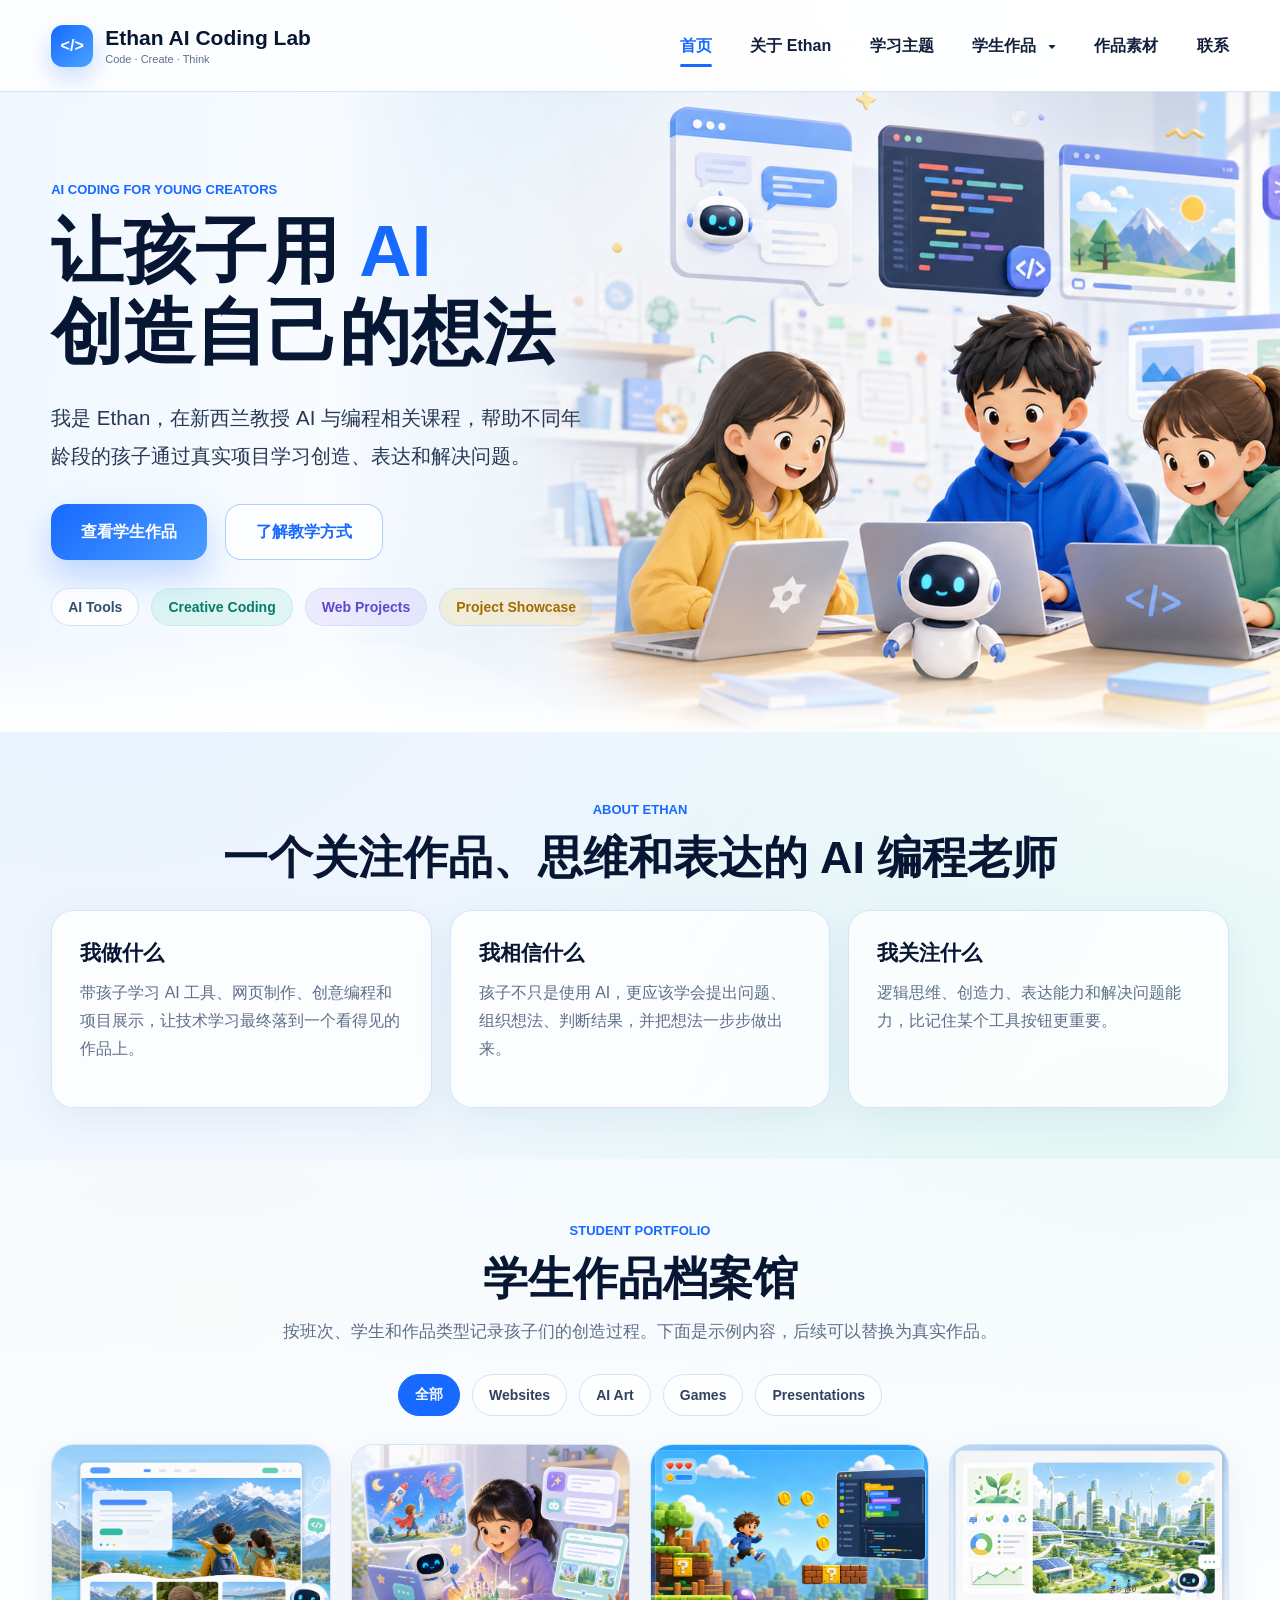
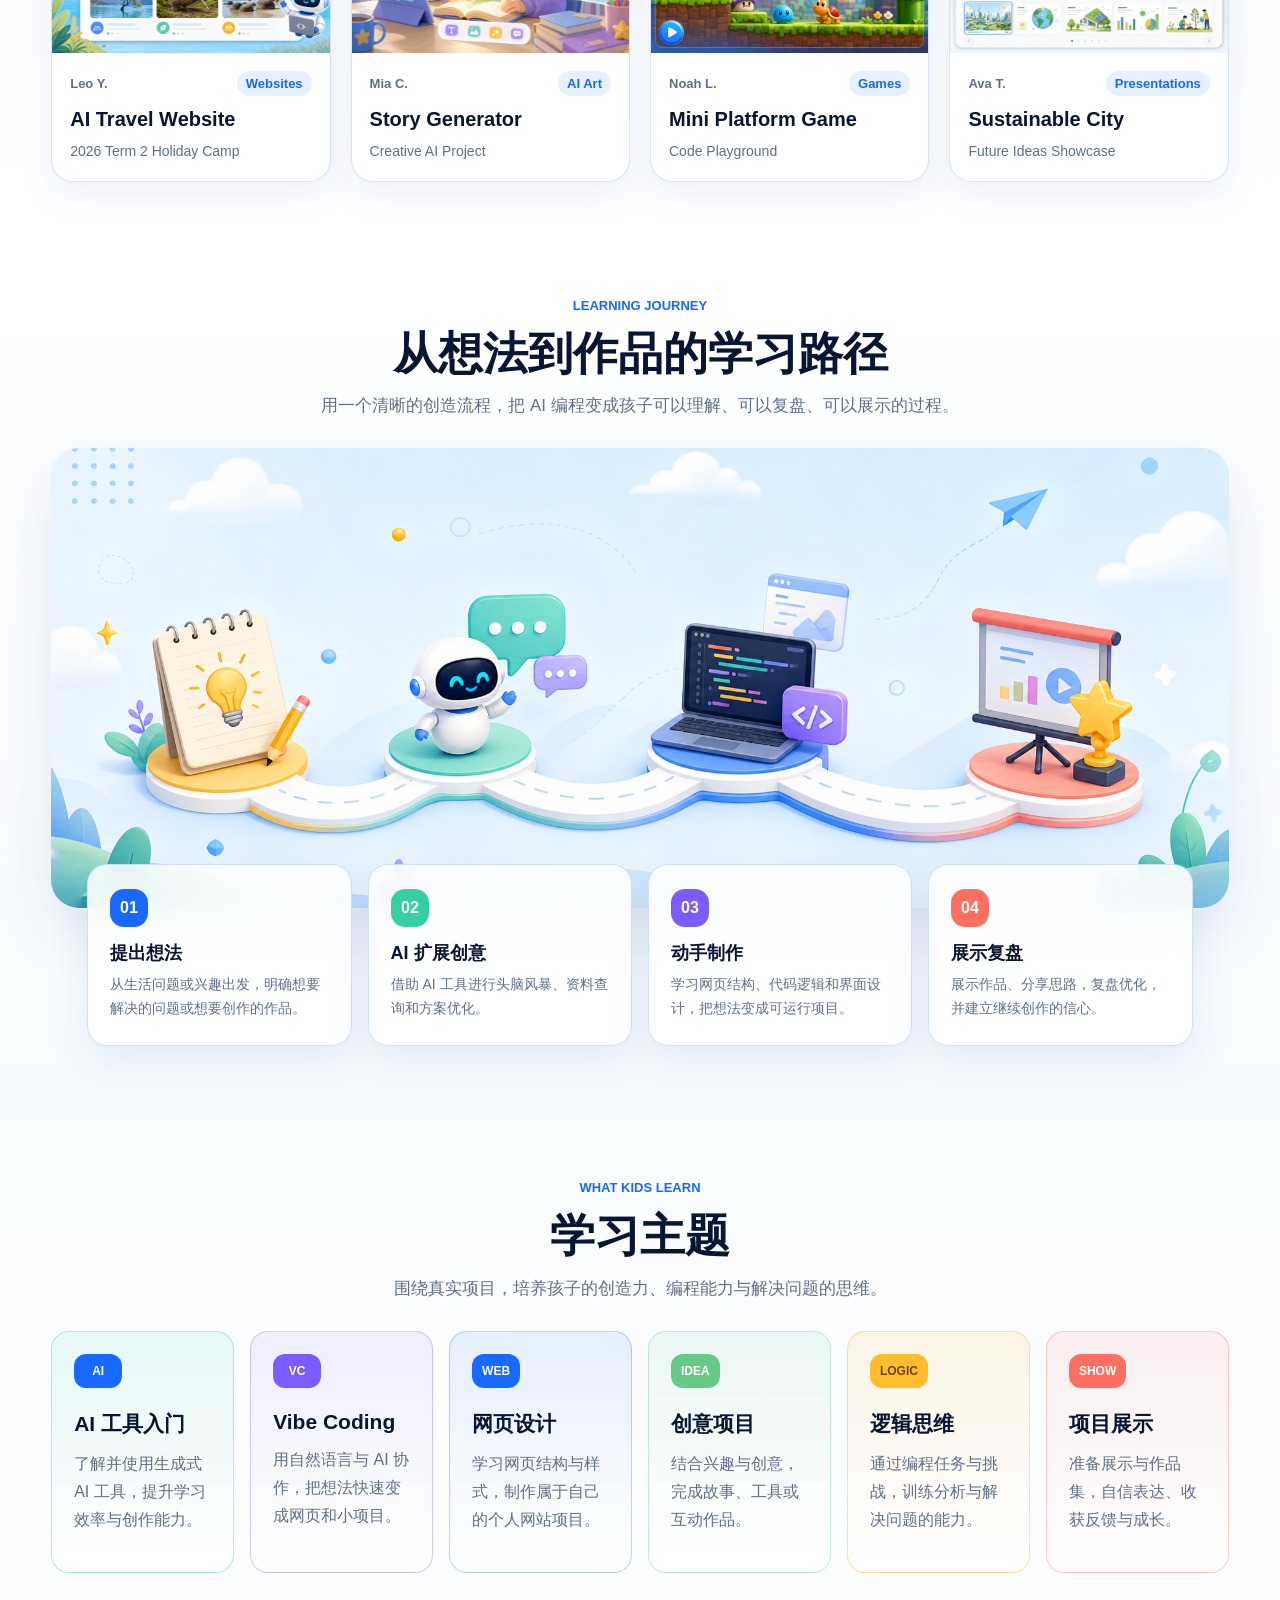
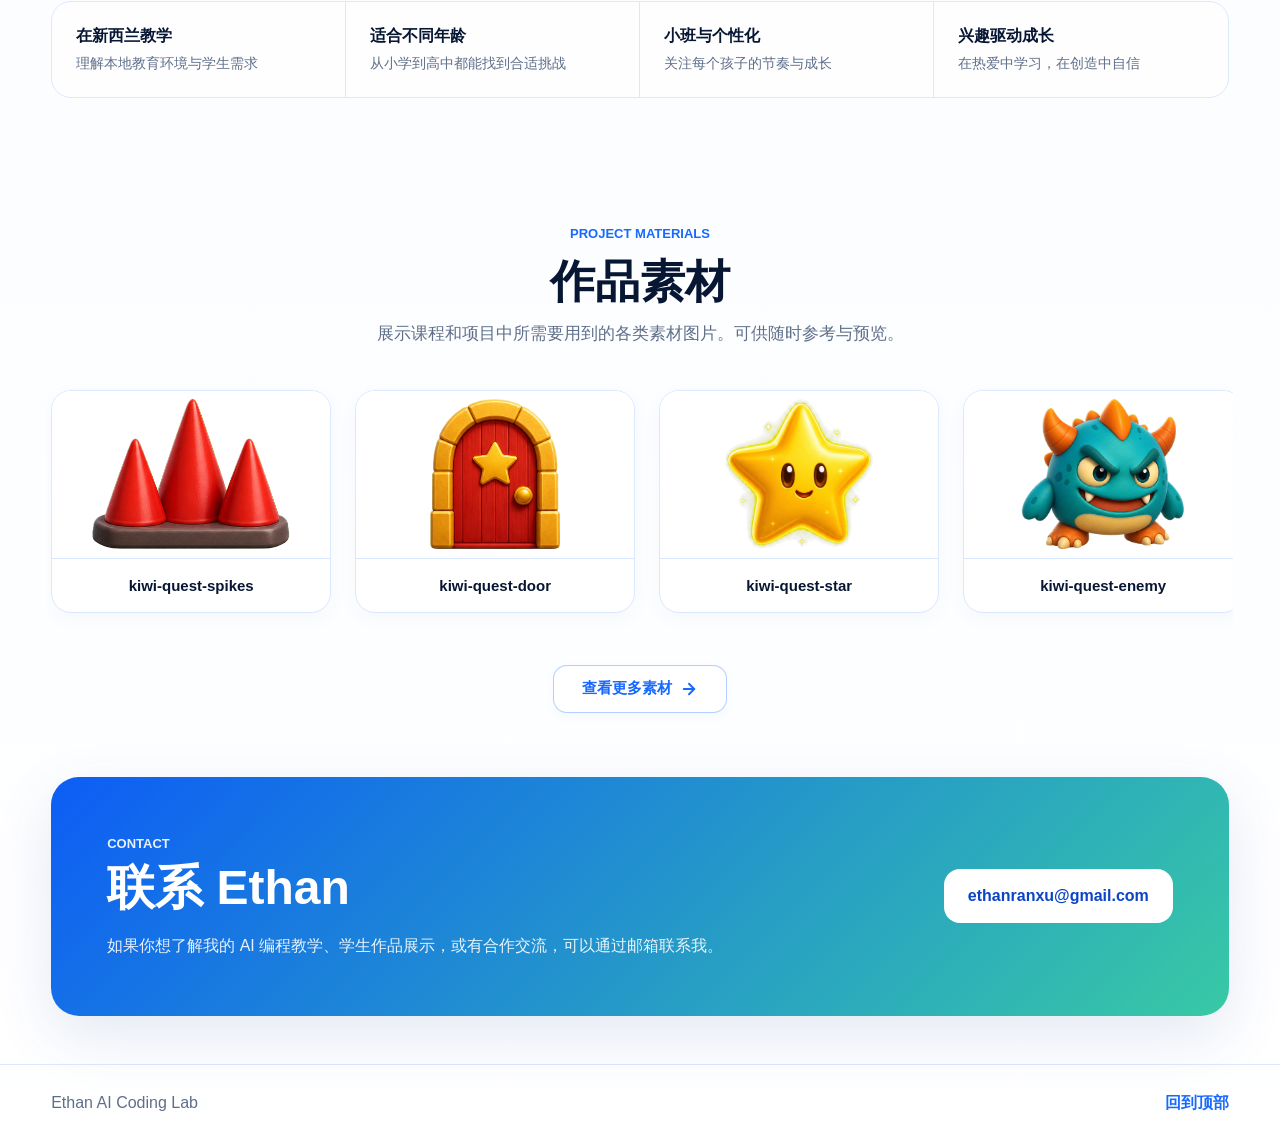
==== index.html @ 7a34d193 "style: 优化首页素材单行随机展示、消除透明网格、重新设计更多素材按钮并添加独立素材页面" ====
<!doctype html>
<html lang="zh-CN">

<head>
  <meta charset="UTF-8" />
  <meta name="viewport" content="width=device-width, initial-scale=1.0" />
  <title>Ethan AI Coding Lab</title>
  <meta name="description" content="Ethan AI Coding Lab，记录孩子们用 AI 与编程完成真实项目的学习过程与作品。" />
  <link rel="icon" href="assets/favicon.png" type="image/png" />
  <link rel="stylesheet" href="styles.css" />
</head>

<body>
  <div id="top"></div>
  <header class="site-header">
    <a class="brand" href="#top" aria-label="Ethan AI Coding Lab 首页">
      <span class="brand-mark">&lt;/&gt;</span>
      <span>
        <strong>Ethan AI Coding Lab</strong>
        <small>Code · Create · Think</small>
      </span>
    </a>
    <button class="menu-button" type="button" aria-label="打开导航" aria-expanded="false">
      <span></span>
      <span></span>
      <span></span>
    </button>
    <nav class="main-nav" aria-label="主导航">
      <a href="#top" class="active">首页</a>
      <a href="#about">关于 Ethan</a>
      <a href="#topics">学习主题</a>
      <div class="dropdown">
        <a href="#works" class="dropdown-trigger">学生作品</a>
        <div class="dropdown-menu">
          <a href="holiday-camp.html">HOLIDAY CAMP</a>
        </div>
      </div>
      <a href="#materials">作品素材</a>
      <a href="#contact">联系</a>
    </nav>
  </header>

  <main>
    <section class="hero section-anchor">
      <div class="hero-copy">
        <p class="eyebrow">AI Coding for Young Creators</p>
        <h1>让孩子用 <span>AI</span><br />创造自己的想法</h1>
        <p class="hero-lede">
          我是 Ethan，在新西兰教授 AI 与编程相关课程，帮助不同年龄段的孩子通过真实项目学习创造、表达和解决问题。
        </p>
        <div class="hero-actions">
          <a class="button primary" href="#works">查看学生作品</a>
          <a class="button secondary" href="#journey">了解教学方式</a>
        </div>
        <div class="hero-tags" aria-label="学习标签">
          <span>AI Tools</span>
          <span>Creative Coding</span>
          <span>Web Projects</span>
          <span>Project Showcase</span>
        </div>
      </div>
      <div class="hero-visual" aria-label="孩子们在 AI 编程课堂中创作项目的插画">
        <img src="assets/hero-classroom.png" alt="" />
      </div>
    </section>

    <section class="about-section section-anchor" id="about">
      <div class="section-heading">
        <p class="eyebrow">About Ethan</p>
        <h2>一个关注作品、思维和表达的 AI 编程老师</h2>
      </div>
      <div class="about-grid">
        <article>
          <strong>我做什么</strong>
          <p>带孩子学习 AI 工具、网页制作、创意编程和项目展示，让技术学习最终落到一个看得见的作品上。</p>
        </article>
        <article>
          <strong>我相信什么</strong>
          <p>孩子不只是使用 AI，更应该学会提出问题、组织想法、判断结果，并把想法一步步做出来。</p>
        </article>
        <article>
          <strong>我关注什么</strong>
          <p>逻辑思维、创造力、表达能力和解决问题能力，比记住某个工具按钮更重要。</p>
        </article>
      </div>
    </section>

    <section class="journey-section section-anchor" id="journey">
      <div class="section-heading centered">
        <p class="eyebrow">Learning Journey</p>
        <h2>从想法到作品的学习路径</h2>
        <p>用一个清晰的创造流程，把 AI 编程变成孩子可以理解、可以复盘、可以展示的过程。</p>
      </div>
      <div class="journey-card">
        <img src="assets/learning-journey.png" alt="" />
        <div class="journey-steps">
          <article>
            <span>01</span>
            <strong>提出想法</strong>
            <p>从生活问题或兴趣出发，明确想要解决的问题或想要创作的作品。</p>
          </article>
          <article>
            <span>02</span>
            <strong>AI 扩展创意</strong>
            <p>借助 AI 工具进行头脑风暴、资料查询和方案优化。</p>
          </article>
          <article>
            <span>03</span>
            <strong>动手制作</strong>
            <p>学习网页结构、代码逻辑和界面设计，把想法变成可运行项目。</p>
          </article>
          <article>
            <span>04</span>
            <strong>展示复盘</strong>
            <p>展示作品、分享思路，复盘优化，并建立继续创作的信心。</p>
          </article>
        </div>
      </div>
    </section>

    <section class="topics-section section-anchor" id="topics">
      <div class="section-heading centered">
        <p class="eyebrow">What Kids Learn</p>
        <h2>学习主题</h2>
        <p>围绕真实项目，培养孩子的创造力、编程能力与解决问题的思维。</p>
      </div>
      <div class="topic-grid">
        <article class="topic-card mint">
          <span>AI</span>
          <h3>AI 工具入门</h3>
          <p>了解并使用生成式 AI 工具，提升学习效率与创作能力。</p>
        </article>
        <article class="topic-card violet">
          <span>VC</span>
          <h3>Vibe Coding</h3>
          <p>用自然语言与 AI 协作，把想法快速变成网页和小项目。</p>
        </article>
        <article class="topic-card blue">
          <span>WEB</span>
          <h3>网页设计</h3>
          <p>学习网页结构与样式，制作属于自己的个人网站项目。</p>
        </article>
        <article class="topic-card green">
          <span>IDEA</span>
          <h3>创意项目</h3>
          <p>结合兴趣与创意，完成故事、工具或互动作品。</p>
        </article>
        <article class="topic-card amber">
          <span>LOGIC</span>
          <h3>逻辑思维</h3>
          <p>通过编程任务与挑战，训练分析与解决问题的能力。</p>
        </article>
        <article class="topic-card coral">
          <span>SHOW</span>
          <h3>项目展示</h3>
          <p>准备展示与作品集，自信表达、收获反馈与成长。</p>
        </article>
      </div>
      <div class="principles">
        <article>
          <strong>在新西兰教学</strong>
          <p>理解本地教育环境与学生需求</p>
        </article>
        <article>
          <strong>适合不同年龄</strong>
          <p>从小学到高中都能找到合适挑战</p>
        </article>
        <article>
          <strong>小班与个性化</strong>
          <p>关注每个孩子的节奏与成长</p>
        </article>
        <article>
          <strong>兴趣驱动成长</strong>
          <p>在热爱中学习，在创造中自信</p>
        </article>
      </div>
    </section>

    <section class="works-section section-anchor" id="works">
      <div class="section-heading">
        <p class="eyebrow">Student Portfolio</p>
        <h2>学生作品档案馆</h2>
        <p>按班次、学生和作品类型记录孩子们的创造过程。下面是示例内容，后续可以替换为真实作品。</p>
      </div>
      <div class="filter-bar" aria-label="作品筛选">
        <button class="filter active" type="button" data-filter="all">全部</button>
        <button class="filter" type="button" data-filter="web">Websites</button>
        <button class="filter" type="button" data-filter="ai">AI Art</button>
        <button class="filter" type="button" data-filter="game">Games</button>
        <button class="filter" type="button" data-filter="presentation">Presentations</button>
      </div>
      <div class="work-grid" id="workGrid"></div>
    </section>

    <section class="materials-section section-anchor" id="materials">
      <div class="section-heading centered">
        <p class="eyebrow">Project Materials</p>
        <h2>作品素材</h2>
        <p>展示课程和项目中所需要用到的各类素材图片。可供随时参考与预览。</p>
      </div>
      <div class="materials-grid single-row" id="materialsGrid">
        <!-- 动态生成素材卡片 -->
      </div>
      <div class="materials-action" style="display: flex; justify-content: center; margin-top: 36px;">
        <a class="button secondary" href="materials.html" style="display: inline-flex; align-items: center; gap: 8px;">
          <span>查看更多素材</span>
          <svg width="18" height="18" viewBox="0 0 24 24" fill="none" stroke="currentColor" stroke-width="2.5" stroke-linecap="round" stroke-linejoin="round" class="arrow-icon">
            <line x1="5" y1="12" x2="19" y2="12"></line>
            <polyline points="12 5 19 12 12 19"></polyline>
          </svg>
        </a>
      </div>
    </section>

    <section class="contact-section section-anchor" id="contact">
      <div>
        <p class="eyebrow">Contact</p>
        <h2>联系 Ethan</h2>
        <p>如果你想了解我的 AI 编程教学、学生作品展示，或有合作交流，可以通过邮箱联系我。</p>
      </div>
      <a class="email-link" href="mailto:ethanranxu@gmail.com">ethanranxu@gmail.com</a>
    </section>
  </main>

  <footer class="site-footer">
    <p>Ethan AI Coding Lab</p>
    <a href="#top">回到顶部</a>
  </footer>

  <dialog class="work-dialog" id="workDialog">
    <button class="dialog-close" type="button" aria-label="关闭作品详情">×</button>
    <img id="dialogImage" src="" alt="" />
    <div class="dialog-body">
      <p id="dialogMeta"></p>
      <h3 id="dialogTitle"></h3>
      <p id="dialogDescription"></p>
      <dl>
        <div>
          <dt>使用工具</dt>
          <dd id="dialogTools"></dd>
        </div>
        <div>
          <dt>Ethan 点评</dt>
          <dd id="dialogNote"></dd>
        </div>
      </dl>
    </div>
  </dialog>

  <script src="holiday-camp-data.js"></script>
  <script src="script.js"></script>
</body>

</html>
---- styles.css ----
:root {
  --ink: #071633;
  --muted: #5f6f89;
  --line: #dbe9ff;
  --paper: #ffffff;
  --sky: #f5fbff;
  --blue: #1769ff;
  --blue-dark: #0b45c6;
  --mint: #35cfa3;
  --green: #66c986;
  --yellow: #ffbd2e;
  --violet: #7c5cff;
  --coral: #ff6f61;
  --shadow: 0 20px 60px rgba(29, 76, 145, 0.12);
  font-family: "Inter", "PingFang SC", "Microsoft YaHei", Arial, sans-serif;
}

* {
  box-sizing: border-box;
}

html {
  scroll-behavior: smooth;
}

body {
  margin: 0;
  color: var(--ink);
  background:
    radial-gradient(circle at 8% 10%, rgba(47, 128, 237, 0.1), transparent 28%),
    radial-gradient(circle at 88% 28%, rgba(53, 207, 163, 0.12), transparent 24%),
    linear-gradient(180deg, #fbfdff 0%, #f7fbff 46%, #ffffff 100%);
}

main {
  display: flex;
  flex-direction: column;
}

img {
  display: block;
  max-width: 100%;
}

a {
  color: inherit;
  text-decoration: none;
}

button,
a {
  -webkit-tap-highlight-color: transparent;
}

.site-header {
  position: sticky;
  top: 0;
  z-index: 20;
  display: flex;
  align-items: center;
  justify-content: space-between;
  gap: 24px;
  min-height: 72px;
  padding: 12px clamp(20px, 4vw, 64px);
  background: rgba(255, 255, 255, 0.86);
  border-bottom: 1px solid rgba(203, 220, 246, 0.72);
  backdrop-filter: blur(18px);
}

.brand {
  display: inline-flex;
  align-items: center;
  gap: 12px;
  min-width: max-content;
}

.brand-mark {
  display: grid;
  place-items: center;
  width: 42px;
  height: 42px;
  color: #fff;
  font-size: 16px;
  font-weight: 800;
  background: linear-gradient(135deg, var(--blue), #4aa3ff);
  border-radius: 12px;
  box-shadow: 0 10px 24px rgba(23, 105, 255, 0.24);
}

.brand strong {
  display: block;
  font-size: 21px;
  line-height: 1.1;
}

.brand small {
  display: block;
  margin-top: 4px;
  color: var(--muted);
  font-size: 11px;
}

.main-nav {
  display: flex;
  align-items: center;
  gap: clamp(18px, 3vw, 42px);
  font-weight: 700;
}

/* 下拉菜单 */
.dropdown {
  position: relative;
  display: inline-block;
}

.dropdown-trigger {
  display: inline-flex;
  align-items: center;
  gap: 6px;
}

.dropdown-trigger::after {
  content: "";
  display: inline-block;
  width: 0 !important;
  height: 0 !important;
  margin-left: 6px;
  vertical-align: middle;
  border-top: 4px solid;
  border-right: 4px solid transparent;
  border-left: 4px solid transparent;
  transition: transform 0.2s ease;
  
  /* 消除 .main-nav a.active::after 继承来的蓝色线条样式与定位 */
  position: static !important;
  background: transparent !important;
  opacity: 1 !important;
  transform: none !important;
}

.dropdown:hover .dropdown-trigger::after {
  transform: rotate(180deg);
}

.dropdown-menu {
  position: absolute;
  top: 100%;
  left: 50%;
  transform: translateX(-50%) translateY(10px);
  min-width: 170px;
  padding: 8px 0;
  margin: 0;
  background: rgba(255, 255, 255, 0.95);
  border: 1px solid var(--line);
  border-radius: 14px;
  box-shadow: var(--shadow);
  backdrop-filter: blur(12px);
  -webkit-backdrop-filter: blur(12px);
  opacity: 0;
  visibility: hidden;
  transition: opacity 0.2s ease, transform 0.2s ease, visibility 0.2s;
  z-index: 100;
}

.dropdown:hover .dropdown-menu {
  opacity: 1;
  visibility: visible;
  transform: translateX(-50%) translateY(0);
}

.dropdown-menu a {
  display: block;
  padding: 10px 20px !important;
  color: var(--ink) !important;
  font-size: 14px;
  font-weight: 700;
  text-align: center;
  text-decoration: none;
  white-space: nowrap;
  transition: background-color 0.2s ease, color 0.2s ease;
}

.dropdown-menu a::after {
  display: none !important;
}

.dropdown-menu a:hover {
  color: var(--blue) !important;
  background: var(--sky);
}

.main-nav a {
  position: relative;
  padding: 24px 0 22px;
  color: #14213d;
}

.main-nav a::after {
  position: absolute;
  left: 0;
  right: 0;
  bottom: 12px;
  height: 3px;
  content: "";
  background: var(--blue);
  border-radius: 999px;
  opacity: 0;
  transform: scaleX(0.25);
  transition: 0.2s ease;
}

.main-nav a:hover,
.main-nav a.active {
  color: var(--blue);
}

.main-nav a:hover::after,
.main-nav a.active::after {
  opacity: 1;
  transform: scaleX(1);
}

.menu-button {
  display: none;
  width: 42px;
  height: 42px;
  padding: 0;
  background: #fff;
  border: 1px solid var(--line);
  border-radius: 12px;
  cursor: pointer;
  position: relative;
}

.menu-button span {
  display: block;
  width: 18px;
  height: 2px;
  margin: 4px auto;
  background: var(--ink);
  border-radius: 999px;
  transition: transform 0.3s ease, opacity 0.3s ease, margin 0.3s ease;
}

.section-anchor {
  scroll-margin-top: 84px;
}

.hero {
  order: 1;
  position: relative;
  display: block;
  min-height: 640px;
  padding: clamp(40px, 5vw, 70px) clamp(20px, 4vw, 64px) 34px;
  overflow: hidden;
  background:
    linear-gradient(90deg, rgba(239, 247, 255, 0.94) 0%, rgba(247, 251, 255, 0.76) 25%, rgba(255, 255, 255, 0.08) 47%, rgba(255, 255, 255, 0) 64%),
    linear-gradient(180deg, #f8fcff 0%, #ffffff 100%);
}

.hero::after {
  position: absolute;
  right: 0;
  bottom: -1px;
  left: 0;
  height: 96px;
  content: "";
  background: linear-gradient(180deg, rgba(255, 255, 255, 0), #fff);
  pointer-events: none;
}

.hero-copy {
  position: relative;
  z-index: 2;
  max-width: 660px;
  padding-top: clamp(18px, 2vw, 28px);
}

.eyebrow {
  margin: 0 0 14px;
  color: var(--blue);
  font-size: 13px;
  font-weight: 800;
  letter-spacing: 0;
  text-transform: uppercase;
}

h1,
h2,
h3,
p {
  margin-top: 0;
}

h1 {
  margin-bottom: 26px;
  max-width: 680px;
  font-size: clamp(54px, 5.65vw, 82px);
  line-height: 1.12;
  letter-spacing: 0;
}

h1 span {
  color: var(--blue);
}

.hero-lede {
  max-width: 540px;
  margin-bottom: 28px;
  color: #273855;
  font-size: clamp(17px, 1.6vw, 21px);
  line-height: 1.9;
}

.hero-actions {
  display: flex;
  flex-wrap: wrap;
  gap: 18px;
  margin-bottom: 28px;
}

.button {
  display: inline-flex;
  align-items: center;
  justify-content: center;
  min-height: 56px;
  padding: 0 30px;
  font-weight: 800;
  border-radius: 16px;
  transition: transform 0.2s ease, box-shadow 0.2s ease, background 0.2s ease;
}

.button:hover {
  transform: translateY(-2px);
}

.button.primary {
  color: #fff;
  background: linear-gradient(135deg, var(--blue), #4b9dff);
  box-shadow: 0 16px 34px rgba(23, 105, 255, 0.25);
}

.button.secondary {
  color: var(--blue);
  background: rgba(255, 255, 255, 0.72);
  border: 1px solid rgba(23, 105, 255, 0.32);
}

.hero-tags {
  display: flex;
  flex-wrap: wrap;
  gap: 12px;
}

.hero-tags span,
.filter {
  display: inline-flex;
  align-items: center;
  min-height: 38px;
  padding: 0 16px;
  color: #31506f;
  font-size: 14px;
  font-weight: 800;
  background: rgba(255, 255, 255, 0.72);
  border: 1px solid rgba(205, 224, 249, 0.86);
  border-radius: 999px;
}

.hero-tags span:nth-child(2) {
  background: rgba(53, 207, 163, 0.13);
  color: #087b69;
}

.hero-tags span:nth-child(3) {
  background: rgba(124, 92, 255, 0.1);
  color: #5e48cc;
}

.hero-tags span:nth-child(4) {
  background: rgba(255, 189, 46, 0.16);
  color: #a36a00;
}

.hero-visual {
  position: absolute;
  top: 0;
  right: -150px;
  bottom: 0;
  z-index: 0;
  width: min(86vw, 1460px);
  min-height: 0;
  margin: 0;
  overflow: hidden;
  border-bottom-left-radius: 110px;
  opacity: 0.98;
  -webkit-mask-image: linear-gradient(90deg, transparent 0%, rgba(0, 0, 0, 0.38) 8%, #000 23%);
  mask-image: linear-gradient(90deg, transparent 0%, rgba(0, 0, 0, 0.38) 8%, #000 23%);
}

.hero-visual img {
  width: 116%;
  max-width: none;
  height: 100%;
  object-fit: cover;
  object-position: center;
  transform: translateX(-14%);
}

.about-section,
.journey-section,
.topics-section,
.works-section,
.classroom-section,
.contact-section {
  padding: clamp(44px, 5.5vw, 72px) clamp(20px, 4vw, 64px);
}

.about-section {
  order: 2;
}

.works-section {
  order: 3;
}

.journey-section {
  order: 4;
}

.topics-section {
  order: 5;
}

.materials-section {
  order: 6;
}

.contact-section {
  order: 7;
}

.section-heading {
  max-width: 860px;
  margin-bottom: 26px;
}

.about-section .section-heading {
  max-width: 1120px;
  margin-right: auto;
  margin-left: auto;
  text-align: center;
}

.about-section {
  padding-bottom: clamp(36px, 4vw, 52px);
}

.journey-section {
  padding-top: clamp(36px, 4vw, 52px);
}

.topics-section,
.works-section,
.materials-section {
  padding: clamp(40px, 5vw, 64px) clamp(20px, 4vw, 64px);
}

.section-heading.centered {
  margin-right: auto;
  margin-left: auto;
  text-align: center;
}

.section-heading h2 {
  margin-bottom: 12px;
  font-size: clamp(32px, 3.5vw, 48px);
  line-height: 1.18;
  letter-spacing: 0;
}

.section-heading p:not(.eyebrow) {
  color: var(--muted);
  font-size: 17px;
  line-height: 1.8;
}

.about-grid {
  display: grid;
  grid-template-columns: repeat(3, 1fr);
  gap: 18px;
  max-width: none;
  margin: 0 auto;
}

.about-grid article {
  padding: 28px;
  background: rgba(255, 255, 255, 0.78);
  border: 1px solid rgba(211, 227, 249, 0.9);
  border-radius: 22px;
  box-shadow: 0 10px 36px rgba(40, 86, 150, 0.08);
}

.about-grid strong {
  display: block;
  margin-bottom: 12px;
  font-size: 21px;
}

.about-grid p,
.topic-card p,
.work-card p,
.contact-section p {
  color: var(--muted);
  line-height: 1.75;
}

.journey-section {
  background: linear-gradient(180deg, #fff, #f7fbff);
}

.journey-card {
  max-width: none;
  margin: 0 auto;
}

.journey-card > img {
  width: 100%;
  max-height: 460px;
  object-fit: cover;
  overflow: hidden;
  border-radius: 28px;
  box-shadow: var(--shadow);
}

.journey-steps {
  display: grid;
  grid-template-columns: repeat(4, 1fr);
  gap: 16px;
  margin-top: -44px;
  padding: 0 clamp(10px, 3vw, 36px);
}

.journey-steps article {
  position: relative;
  padding: 24px 22px;
  background: rgba(255, 255, 255, 0.88);
  border: 1px solid rgba(205, 224, 249, 0.95);
  border-radius: 20px;
  box-shadow: 0 16px 40px rgba(37, 82, 144, 0.1);
  backdrop-filter: blur(14px);
}

.journey-steps span {
  display: inline-flex;
  align-items: center;
  justify-content: center;
  width: 38px;
  height: 38px;
  margin-bottom: 14px;
  color: #fff;
  font-weight: 900;
  background: var(--blue);
  border-radius: 14px;
}

.journey-steps article:nth-child(2) span {
  background: var(--mint);
}

.journey-steps article:nth-child(3) span {
  background: var(--violet);
}

.journey-steps article:nth-child(4) span {
  background: var(--coral);
}

.journey-steps strong {
  display: block;
  margin-bottom: 8px;
  font-size: 18px;
}

.journey-steps p {
  margin-bottom: 0;
  color: var(--muted);
  font-size: 14px;
  line-height: 1.7;
}

.topic-grid {
  display: grid;
  grid-template-columns: repeat(6, minmax(0, 1fr));
  gap: 16px;
}

.topic-card {
  min-height: 210px;
  padding: 22px;
  background: #fff;
  border: 1px solid var(--line);
  border-radius: 18px;
}

.topic-card span {
  display: inline-flex;
  align-items: center;
  justify-content: center;
  min-width: 48px;
  height: 34px;
  margin-bottom: 22px;
  padding: 0 10px;
  color: #fff;
  font-size: 12px;
  font-weight: 900;
  background: var(--blue);
  border-radius: 12px;
}

.topic-card h3 {
  margin-bottom: 12px;
  font-size: 21px;
}

.topic-card.mint {
  border-color: rgba(53, 207, 163, 0.38);
  background: linear-gradient(180deg, rgba(53, 207, 163, 0.1), #fff);
}

.topic-card.violet {
  border-color: rgba(124, 92, 255, 0.32);
  background: linear-gradient(180deg, rgba(124, 92, 255, 0.09), #fff);
}

.topic-card.blue {
  border-color: rgba(23, 105, 255, 0.28);
  background: linear-gradient(180deg, rgba(23, 105, 255, 0.09), #fff);
}

.topic-card.green {
  border-color: rgba(102, 201, 134, 0.34);
  background: linear-gradient(180deg, rgba(102, 201, 134, 0.1), #fff);
}

.topic-card.amber {
  border-color: rgba(255, 189, 46, 0.45);
  background: linear-gradient(180deg, rgba(255, 189, 46, 0.12), #fff);
}

.topic-card.coral {
  border-color: rgba(255, 111, 97, 0.35);
  background: linear-gradient(180deg, rgba(255, 111, 97, 0.1), #fff);
}

.topic-card.violet span {
  background: var(--violet);
}

.topic-card.green span {
  background: var(--green);
}

.topic-card.amber span {
  background: var(--yellow);
  color: #6b4300;
}

.topic-card.coral span {
  background: var(--coral);
}

.principles {
  display: grid;
  grid-template-columns: repeat(4, 1fr);
  gap: 0;
  margin-top: 28px;
  background: rgba(255, 255, 255, 0.7);
  border: 1px solid var(--line);
  border-radius: 20px;
  overflow: hidden;
}

.principles article {
  padding: 24px;
  border-right: 1px solid var(--line);
}

.principles article:last-child {
  border-right: 0;
}

.principles strong {
  display: block;
  margin-bottom: 8px;
}

.principles p {
  margin: 0;
  color: var(--muted);
  font-size: 14px;
}

.works-section {
  background:
    linear-gradient(180deg, rgba(247, 251, 255, 0.8), #fff),
    radial-gradient(circle at 16% 20%, rgba(255, 189, 46, 0.12), transparent 22%);
}

.works-section .section-heading {
  margin-right: auto;
  margin-left: auto;
  text-align: center;
}

.filter-bar {
  display: flex;
  justify-content: center;
  flex-wrap: wrap;
  gap: 12px;
  margin-bottom: 28px;
}

.filter {
  cursor: pointer;
  min-height: 42px;
  color: #31415f;
  font-family: inherit;
}

.filter.active,
.filter:hover {
  color: #fff;
  background: var(--blue);
  border-color: var(--blue);
}

.work-grid {
  display: grid;
  grid-template-columns: repeat(4, minmax(0, 1fr));
  gap: 20px;
}

.work-card {
  overflow: hidden;
  cursor: pointer;
  background: #fff;
  border: 1px solid rgba(210, 226, 248, 0.95);
  border-radius: 22px;
  box-shadow: 0 12px 34px rgba(36, 81, 143, 0.08);
  transition: transform 0.2s ease, box-shadow 0.2s ease;
}

.work-card[hidden] {
  display: none;
}

.work-card:hover {
  transform: translateY(-5px);
  box-shadow: 0 22px 44px rgba(36, 81, 143, 0.14);
}

.work-card img {
  width: 100%;
  aspect-ratio: 4 / 3;
  object-fit: cover;
}

.work-body {
  padding: 18px;
}

.work-meta {
  display: flex;
  align-items: center;
  justify-content: space-between;
  gap: 10px;
  margin-bottom: 12px;
  color: var(--muted);
  font-size: 13px;
  font-weight: 800;
}

.badge {
  padding: 5px 9px;
  color: var(--blue);
  background: rgba(23, 105, 255, 0.1);
  border-radius: 999px;
}

.work-card h3 {
  margin-bottom: 8px;
  font-size: 20px;
}

.work-card p {
  margin-bottom: 0;
  font-size: 14px;
}

/* 作品素材展示网格 */
.materials-grid {
  display: grid;
  grid-template-columns: repeat(auto-fill, minmax(280px, 1fr));
  gap: 24px;
  margin-top: 32px;
}

/* 首页单行展示的素材网格 */
.materials-grid.single-row {
  display: flex;
  flex-wrap: nowrap;
  overflow-x: auto;
  gap: 24px;
  margin-top: 32px;
  scrollbar-width: none;
  -ms-overflow-style: none;
  padding: 8px 4px 16px; /* 留出阴影和悬浮的空间 */
  margin-left: -4px;
  margin-right: -4px;
}

.materials-grid.single-row::-webkit-scrollbar {
  display: none;
}

.materials-grid.single-row .material-card {
  flex: 0 0 280px;
  max-width: 280px;
}

/* 素材页面折行展示的网格 */
.materials-grid.wrap {
  display: grid;
  grid-template-columns: repeat(auto-fill, minmax(280px, 1fr));
  gap: 24px;
  margin-top: 32px;
}

.material-card {
  background: var(--paper);
  border: 1px solid var(--line);
  border-radius: 20px;
  overflow: hidden;
  box-shadow: 0 6px 20px rgba(29, 76, 145, 0.04);
  transition: transform 0.3s ease, box-shadow 0.3s ease;
  display: flex;
  flex-direction: column;
}

.material-card:hover {
  transform: translateY(-5px);
  box-shadow: var(--shadow);
}

.material-media {
  position: relative;
  padding-top: 60%;
  overflow: hidden;
  border-bottom: 1px solid var(--line);
  cursor: pointer;
  background-color: var(--paper);
}

/* 重新设计的“更多素材”按钮样式 */
.materials-action .button.secondary {
  min-height: 48px;
  padding: 0 28px;
  font-size: 15px;
  border-radius: 14px;
  font-weight: 700;
  box-shadow: 0 4px 12px rgba(23, 105, 255, 0.04);
  background: rgba(255, 255, 255, 0.72);
  border: 1px solid rgba(23, 105, 255, 0.32);
}

.materials-action .button.secondary:hover {
  background: rgba(23, 105, 255, 0.08);
  border-color: var(--blue);
  box-shadow: 0 8px 24px rgba(23, 105, 255, 0.1);
  transform: translateY(-2px);
}

.materials-action .button.secondary .arrow-icon {
  transition: transform 0.2s ease;
}

.materials-action .button.secondary:hover .arrow-icon {
  transform: translateX(4px);
}

.material-media img {
  position: absolute;
  top: 50%;
  left: 50%;
  transform: translate(-50%, -50%);
  max-width: 90%;
  max-height: 90%;
  object-fit: contain;
  transition: transform 0.3s ease;
}

.material-card:hover .material-media img {
  transform: translate(-50%, -50%) scale(1.08);
}

.material-body {
  padding: 16px 20px;
  display: flex;
  flex-direction: column;
  flex-grow: 1;
}

.material-name {
  font-size: 15px;
  font-weight: 800;
  color: var(--ink);
  margin-bottom: 0;
  text-align: center;
  word-break: break-all;
  display: -webkit-box;
  -webkit-line-clamp: 2;
  -webkit-box-orient: vertical;
  overflow: hidden;
  line-height: 1.4;
}

.material-meta {
  display: flex;
  justify-content: space-between;
  align-items: center;
  margin-top: auto;
  font-size: 12px;
  font-weight: 700;
  color: var(--muted);
}

.material-download {
  color: var(--blue);
  transition: color 0.2s ease;
  cursor: pointer;
}

.material-download:hover {
  color: var(--blue-dark);
}

.contact-section {
  display: grid;
  grid-template-columns: minmax(280px, 1fr) auto;
  gap: 30px;
  align-items: center;
  margin: 0 clamp(20px, 4vw, 64px) 48px;
  padding: clamp(34px, 5vw, 56px);
  background: linear-gradient(135deg, #0d5df5, #38c9a5);
  border-radius: 28px;
  box-shadow: var(--shadow);
}

.contact-section,
.contact-section .eyebrow,
.contact-section p {
  color: #fff;
}

.contact-section h2 {
  margin-bottom: 12px;
  font-size: clamp(30px, 4vw, 48px);
}

.contact-section p {
  max-width: 680px;
  margin-bottom: 0;
  opacity: 0.9;
}

.email-link {
  display: inline-flex;
  align-items: center;
  justify-content: center;
  min-height: 54px;
  padding: 0 24px;
  color: var(--blue-dark);
  font-weight: 900;
  background: #fff;
  border-radius: 16px;
}

.site-footer {
  display: flex;
  align-items: center;
  justify-content: space-between;
  gap: 20px;
  padding: 28px clamp(20px, 4vw, 64px);
  color: var(--muted);
  border-top: 1px solid var(--line);
}

.site-footer p {
  margin: 0;
}

.site-footer a {
  font-weight: 800;
  color: var(--blue);
}

.work-dialog {
  width: min(920px, calc(100vw - 32px));
  padding: 0;
  overflow: hidden;
  background: #fff;
  border: 0;
  border-radius: 26px;
  box-shadow: 0 30px 80px rgba(8, 29, 66, 0.24);
}

.work-dialog::backdrop {
  background: rgba(7, 22, 51, 0.36);
  backdrop-filter: blur(5px);
}

.work-dialog img {
  width: 100%;
  max-height: 430px;
  object-fit: cover;
}

.dialog-body {
  padding: 28px;
}

.dialog-body h3 {
  margin-bottom: 12px;
  font-size: 30px;
}

.dialog-body p,
.dialog-body dd {
  color: var(--muted);
  line-height: 1.75;
}

.dialog-body dl {
  display: grid;
  grid-template-columns: repeat(2, 1fr);
  gap: 18px;
  margin: 24px 0 0;
}

.dialog-body dt {
  margin-bottom: 6px;
  font-weight: 900;
}

.dialog-body dd {
  margin: 0;
}

.dialog-close {
  position: absolute;
  top: 14px;
  right: 14px;
  z-index: 2;
  width: 40px;
  height: 40px;
  color: var(--ink);
  font-size: 30px;
  line-height: 1;
  cursor: pointer;
  background: rgba(255, 255, 255, 0.88);
  border: 1px solid rgba(210, 226, 248, 0.9);
  border-radius: 50%;
}

@media (max-width: 1120px) {
  .hero {
    padding-top: 38px;
  }

  .hero-copy {
    max-width: 620px;
  }

  .hero-visual {
    width: 86vw;
    min-height: 0;
    margin: 0;
    opacity: 0.82;
  }

  .topic-grid,
  .work-grid {
    grid-template-columns: repeat(3, minmax(0, 1fr));
  }

  .journey-steps,
  .principles {
    grid-template-columns: repeat(2, 1fr);
  }

  .principles article:nth-child(2) {
    border-right: 0;
  }

  .principles article:nth-child(-n + 2) {
    border-bottom: 1px solid var(--line);
  }
}

@media (max-width: 820px) {
  .site-header {
    min-height: 64px;
  }

  .brand strong {
    font-size: 18px;
  }

  .brand small {
    display: none;
  }

  .menu-button {
    display: block;
  }

  .main-nav {
    position: absolute;
    top: 64px;
    right: 16px;
    left: 16px;
    display: flex;
    flex-direction: column;
    align-items: stretch;
    gap: 0;
    padding: 10px;
    background: rgba(255, 255, 255, 0.96);
    border: 1px solid var(--line);
    border-radius: 18px;
    box-shadow: var(--shadow);
    opacity: 0;
    pointer-events: none;
    transform: translateY(-10px);
    transition: opacity 0.25s ease, transform 0.25s ease;
  }

  .main-nav.open {
    opacity: 1;
    pointer-events: auto;
    transform: translateY(0);
  }

  .menu-button[aria-expanded="true"] span:nth-child(1) {
    transform: translateY(6px) rotate(45deg);
  }

  .menu-button[aria-expanded="true"] span:nth-child(2) {
    opacity: 0;
  }

  .menu-button[aria-expanded="true"] span:nth-child(3) {
    transform: translateY(-6px) rotate(-45deg);
  }

  .main-nav a {
    padding: 14px;
    border-radius: 12px;
  }

  .main-nav a::after {
    display: none;
  }

  .main-nav a:hover,
  .main-nav a.active {
    background: rgba(23, 105, 255, 0.08);
  }

  .dropdown {
    display: flex;
    flex-direction: column;
    align-items: stretch;
  }

  .dropdown-trigger {
    display: flex;
    justify-content: space-between;
    align-items: center;
    padding: 14px;
    border-radius: 12px;
  }

  .dropdown-trigger::after {
    display: none;
  }

  .dropdown-menu {
    position: static;
    display: block;
    opacity: 1;
    visibility: visible;
    transform: none;
    box-shadow: none;
    border: none;
    background: transparent;
    padding: 0 0 0 16px;
    min-width: 0;
    backdrop-filter: none;
    -webkit-backdrop-filter: none;
  }

  .dropdown-menu a {
    text-align: left;
    padding: 10px 14px !important;
    border-radius: 8px;
    font-size: 14px;
    color: var(--muted) !important;
  }

  .dropdown-menu a:hover {
    color: var(--blue) !important;
    background: rgba(23, 105, 255, 0.08);
  }

  .hero {
    min-height: auto;
    padding-bottom: 24px;
  }

  h1 {
    font-size: clamp(44px, 13vw, 64px);
  }

  .hero-visual {
    position: relative;
    right: auto;
    left: auto;
    width: auto;
    min-height: 330px;
    margin: 26px calc(clamp(20px, 4vw, 64px) * -1) 0 0;
    border-bottom-left-radius: 52px;
    opacity: 1;
    -webkit-mask-image: none;
    mask-image: none;
  }

  .hero-visual img {
    width: 100%;
    max-width: 100%;
    object-position: 62% center;
    transform: none;
  }

  .about-grid,
  .materials-grid.wrap,
  .topic-grid,
  .work-grid,
  .contact-section {
    grid-template-columns: 1fr;
  }

  .journey-card > img {
    aspect-ratio: 16 / 10;
    object-fit: cover;
    object-position: center;
  }

  .journey-steps {
    grid-template-columns: 1fr;
    margin-top: 18px;
    padding: 0;
  }

  .principles {
    grid-template-columns: 1fr;
  }

  .principles article,
  .principles article:nth-child(2) {
    border-right: 0;
    border-bottom: 1px solid var(--line);
  }

  .principles article:last-child {
    border-bottom: 0;
  }

  .contact-section {
    margin-right: 20px;
    margin-left: 20px;
  }

  .email-link {
    width: 100%;
    word-break: break-all;
    font-size: clamp(14px, 4.5vw, 18px);
    text-align: center;
  }

  .work-dialog[open] {
    max-height: 85vh;
    display: flex;
    flex-direction: column;
  }

  .work-dialog img {
    max-height: 220px;
    flex-shrink: 0;
  }

  .dialog-body {
    padding: 20px;
    overflow-y: auto;
    flex-grow: 1;
  }

  .dialog-body dl {
    grid-template-columns: 1fr;
  }
}

@media (max-width: 520px) {
  .site-header {
    padding-right: 16px;
    padding-left: 16px;
  }

  .brand-mark {
    width: 38px;
    height: 38px;
    border-radius: 10px;
  }

  .button {
    width: 100%;
  }

  .hero-tags span {
    flex: 1 1 calc(50% - 8px);
    justify-content: center;
  }

  .hero-visual {
    min-height: 280px;
  }

  .about-section,
  .journey-section,
  .topics-section,
  .works-section,
  .materials-section,
  .contact-section {
    padding-right: 18px;
    padding-left: 18px;
  }

  .filter {
    flex: 1 1 calc(50% - 8px);
    justify-content: center;
  }
}
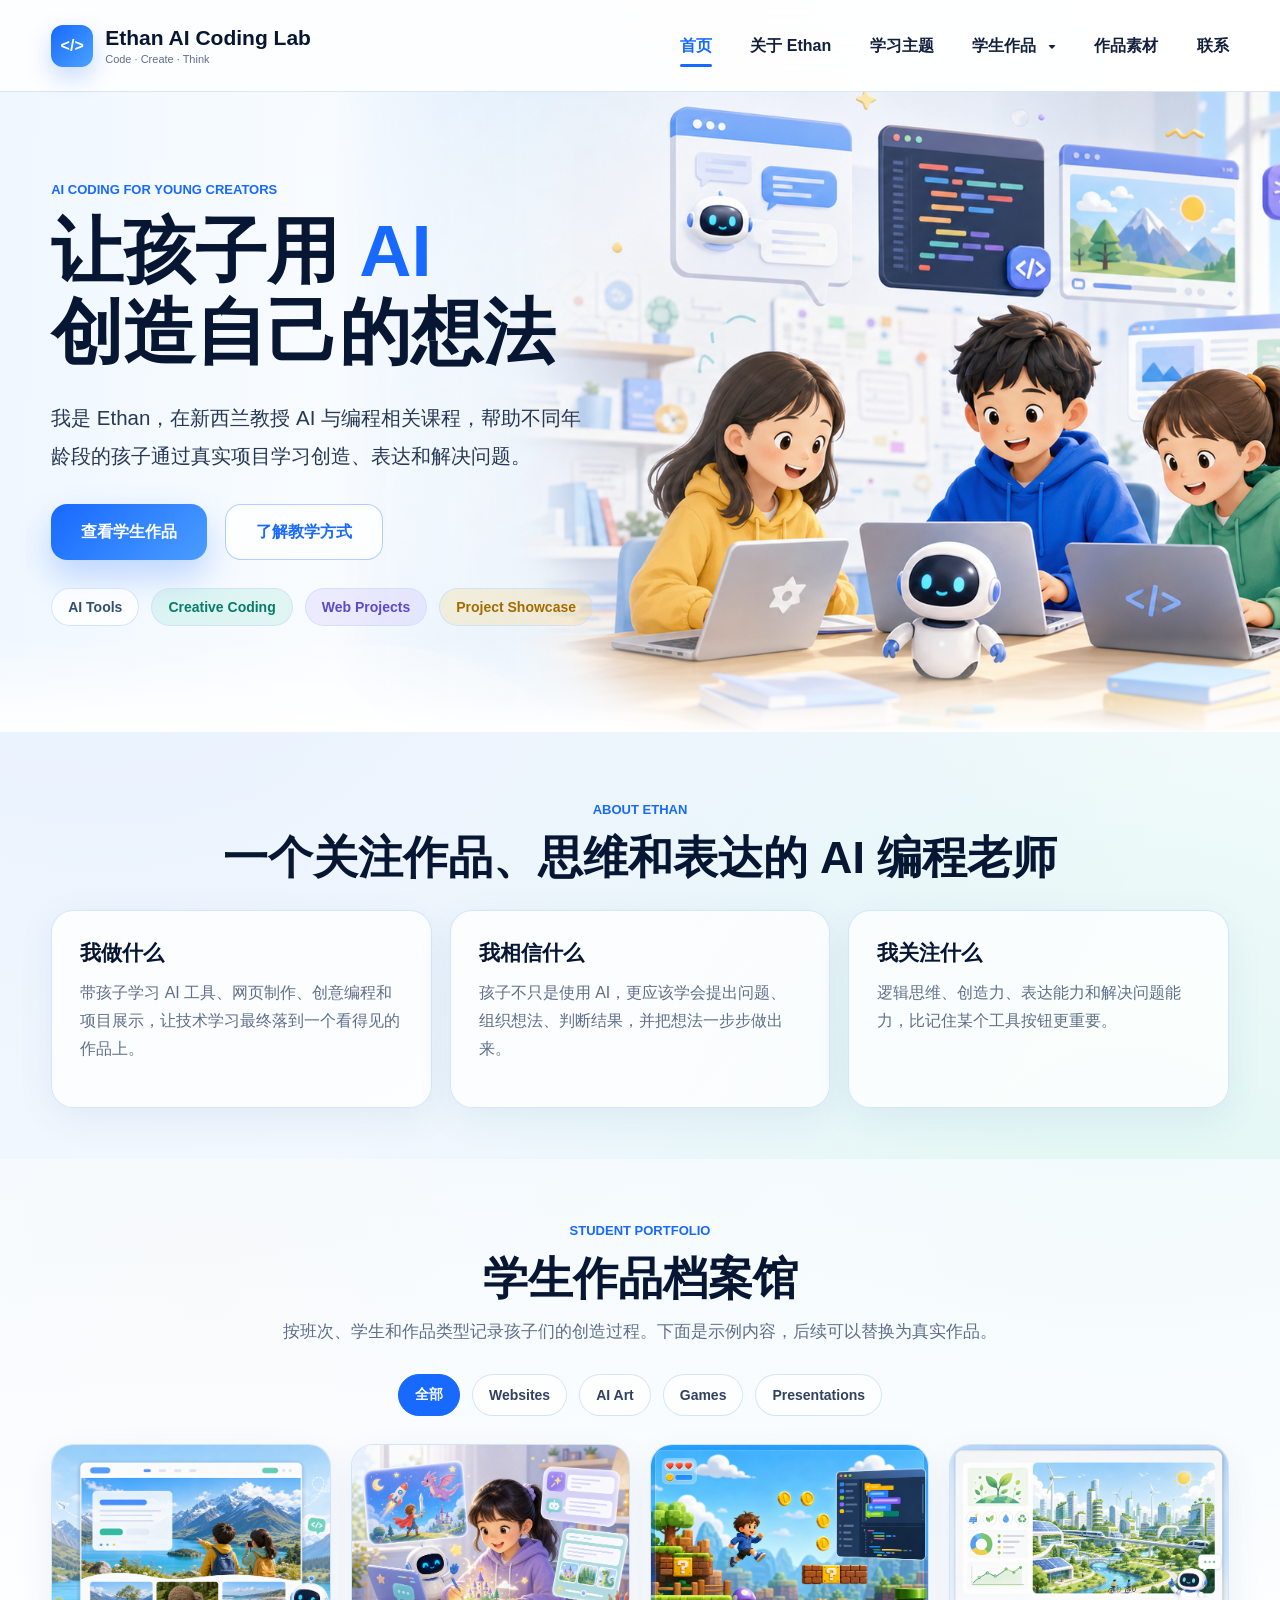
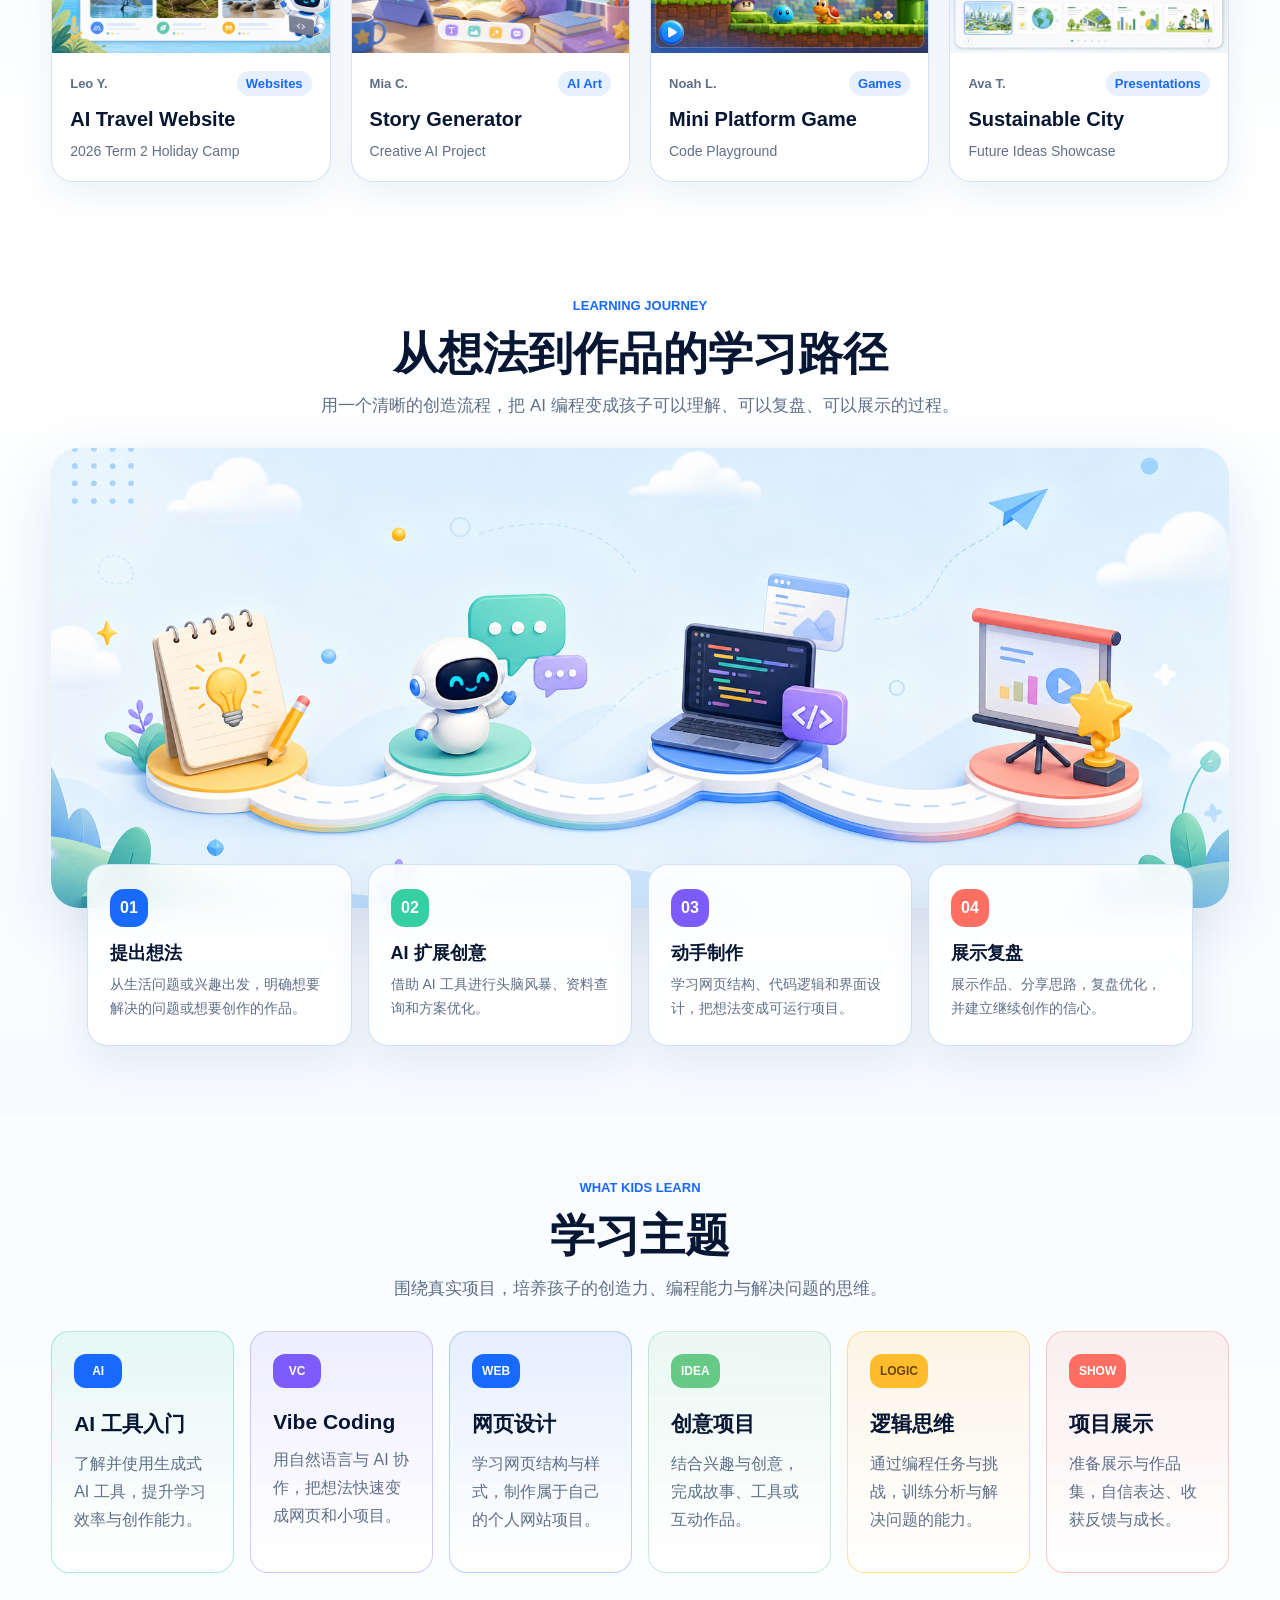
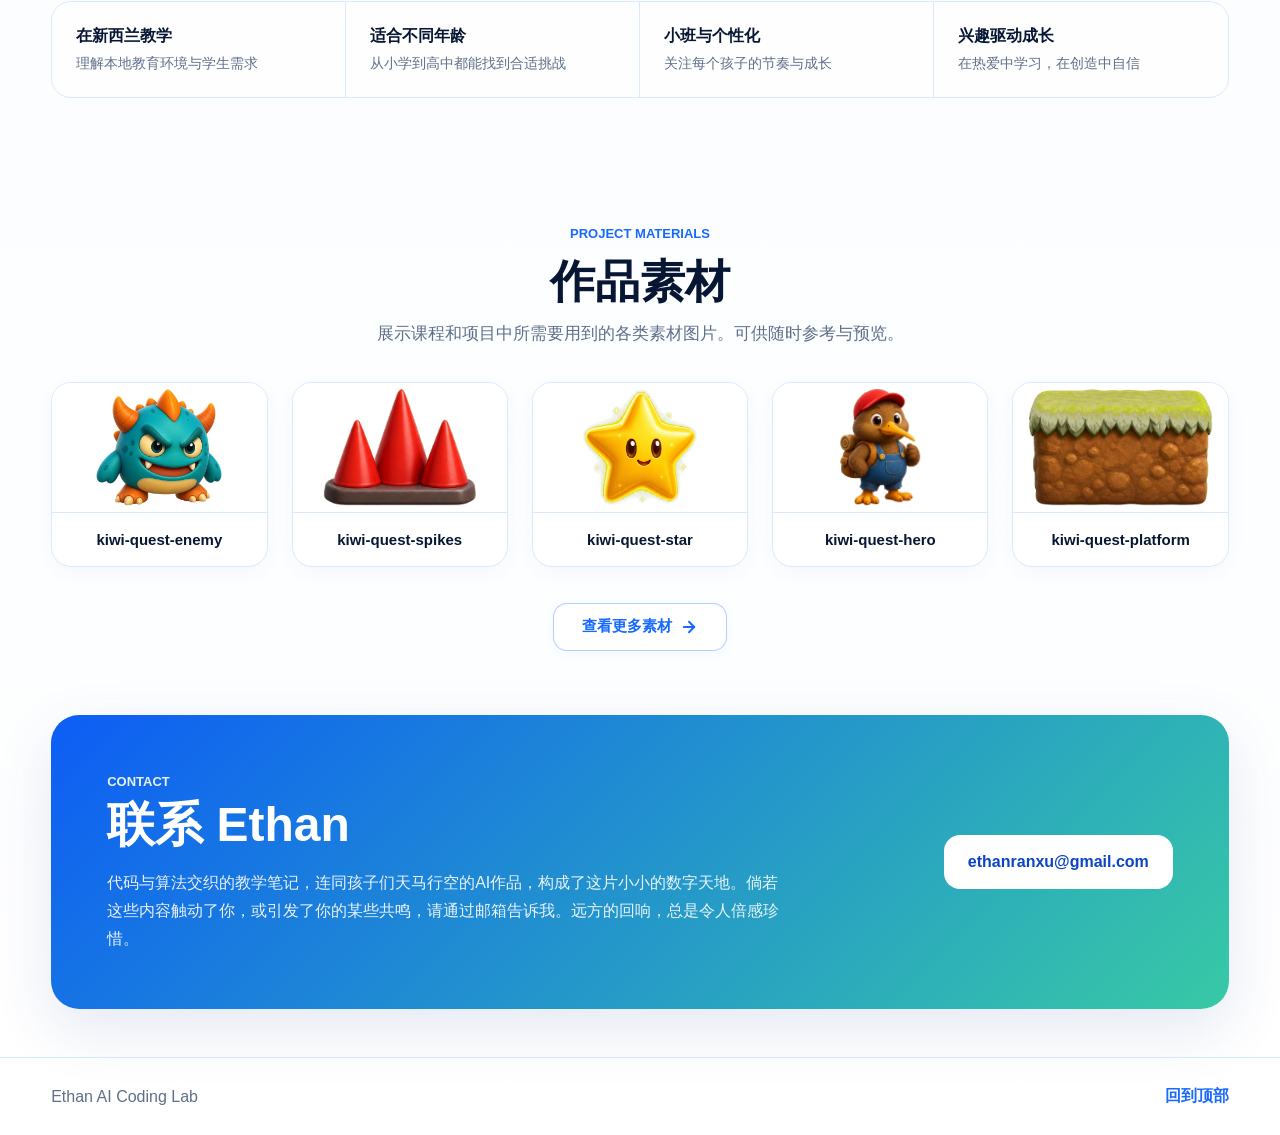
==== commit a2e956dd: "docs: 更新首页联系板块文字" ====
--- a/index.html
+++ b/index.html
@@ -204,7 +204,8 @@
       <div class="materials-action" style="display: flex; justify-content: center; margin-top: 36px;">
         <a class="button secondary" href="materials.html" style="display: inline-flex; align-items: center; gap: 8px;">
           <span>查看更多素材</span>
-          <svg width="18" height="18" viewBox="0 0 24 24" fill="none" stroke="currentColor" stroke-width="2.5" stroke-linecap="round" stroke-linejoin="round" class="arrow-icon">
+          <svg width="18" height="18" viewBox="0 0 24 24" fill="none" stroke="currentColor" stroke-width="2.5"
+            stroke-linecap="round" stroke-linejoin="round" class="arrow-icon">
             <line x1="5" y1="12" x2="19" y2="12"></line>
             <polyline points="12 5 19 12 12 19"></polyline>
           </svg>
@@ -216,7 +217,7 @@
       <div>
         <p class="eyebrow">Contact</p>
         <h2>联系 Ethan</h2>
-        <p>如果你想了解我的 AI 编程教学、学生作品展示，或有合作交流，可以通过邮箱联系我。</p>
+        <p>代码与算法交织的教学笔记，连同孩子们天马行空的AI作品，构成了这片小小的数字天地。倘若这些内容触动了你，或引发了你的某些共鸣，请通过邮箱告诉我。远方的回响，总是令人倍感珍惜。</p>
       </div>
       <a class="email-link" href="mailto:ethanranxu@gmail.com">ethanranxu@gmail.com</a>
     </section>
--- a/styles.css
+++ b/styles.css
@@ -807,25 +807,10 @@
 
 /* 首页单行展示的素材网格 */
 .materials-grid.single-row {
-  display: flex;
-  flex-wrap: nowrap;
-  overflow-x: auto;
+  display: grid;
+  grid-template-columns: repeat(5, minmax(0, 1fr));
   gap: 24px;
   margin-top: 32px;
-  scrollbar-width: none;
-  -ms-overflow-style: none;
-  padding: 8px 4px 16px; /* 留出阴影和悬浮的空间 */
-  margin-left: -4px;
-  margin-right: -4px;
-}
-
-.materials-grid.single-row::-webkit-scrollbar {
-  display: none;
-}
-
-.materials-grid.single-row .material-card {
-  flex: 0 0 280px;
-  max-width: 280px;
 }
 
 /* 素材页面折行展示的网格 */
@@ -1091,6 +1076,26 @@
   .topic-grid,
   .work-grid {
     grid-template-columns: repeat(3, minmax(0, 1fr));
+  }
+
+  .materials-grid.single-row {
+    display: flex;
+    flex-wrap: nowrap;
+    overflow-x: auto;
+    scrollbar-width: none;
+    -ms-overflow-style: none;
+    padding: 8px 4px 16px; /* 留出阴影和悬浮的空间 */
+    margin-left: -4px;
+    margin-right: -4px;
+  }
+
+  .materials-grid.single-row::-webkit-scrollbar {
+    display: none;
+  }
+
+  .materials-grid.single-row .material-card {
+    flex: 0 0 280px;
+    max-width: 280px;
   }
 
   .journey-steps,
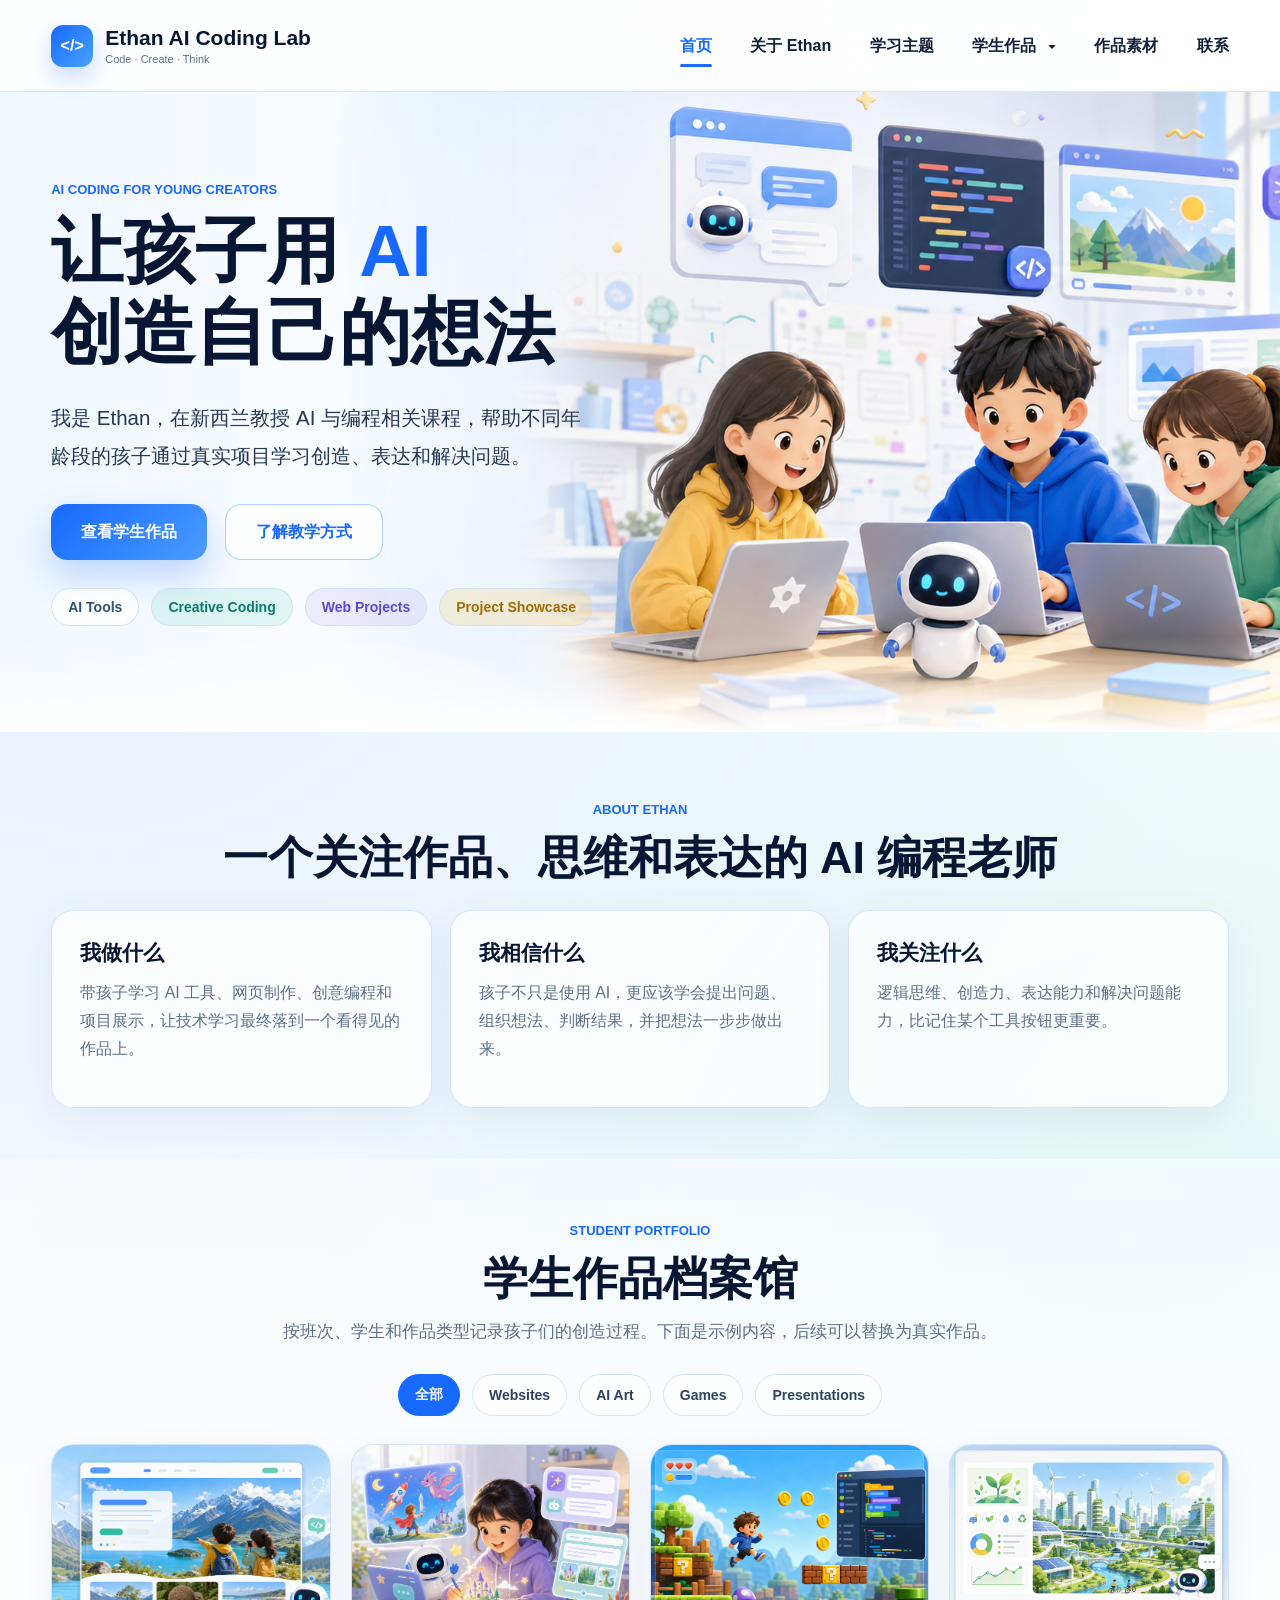
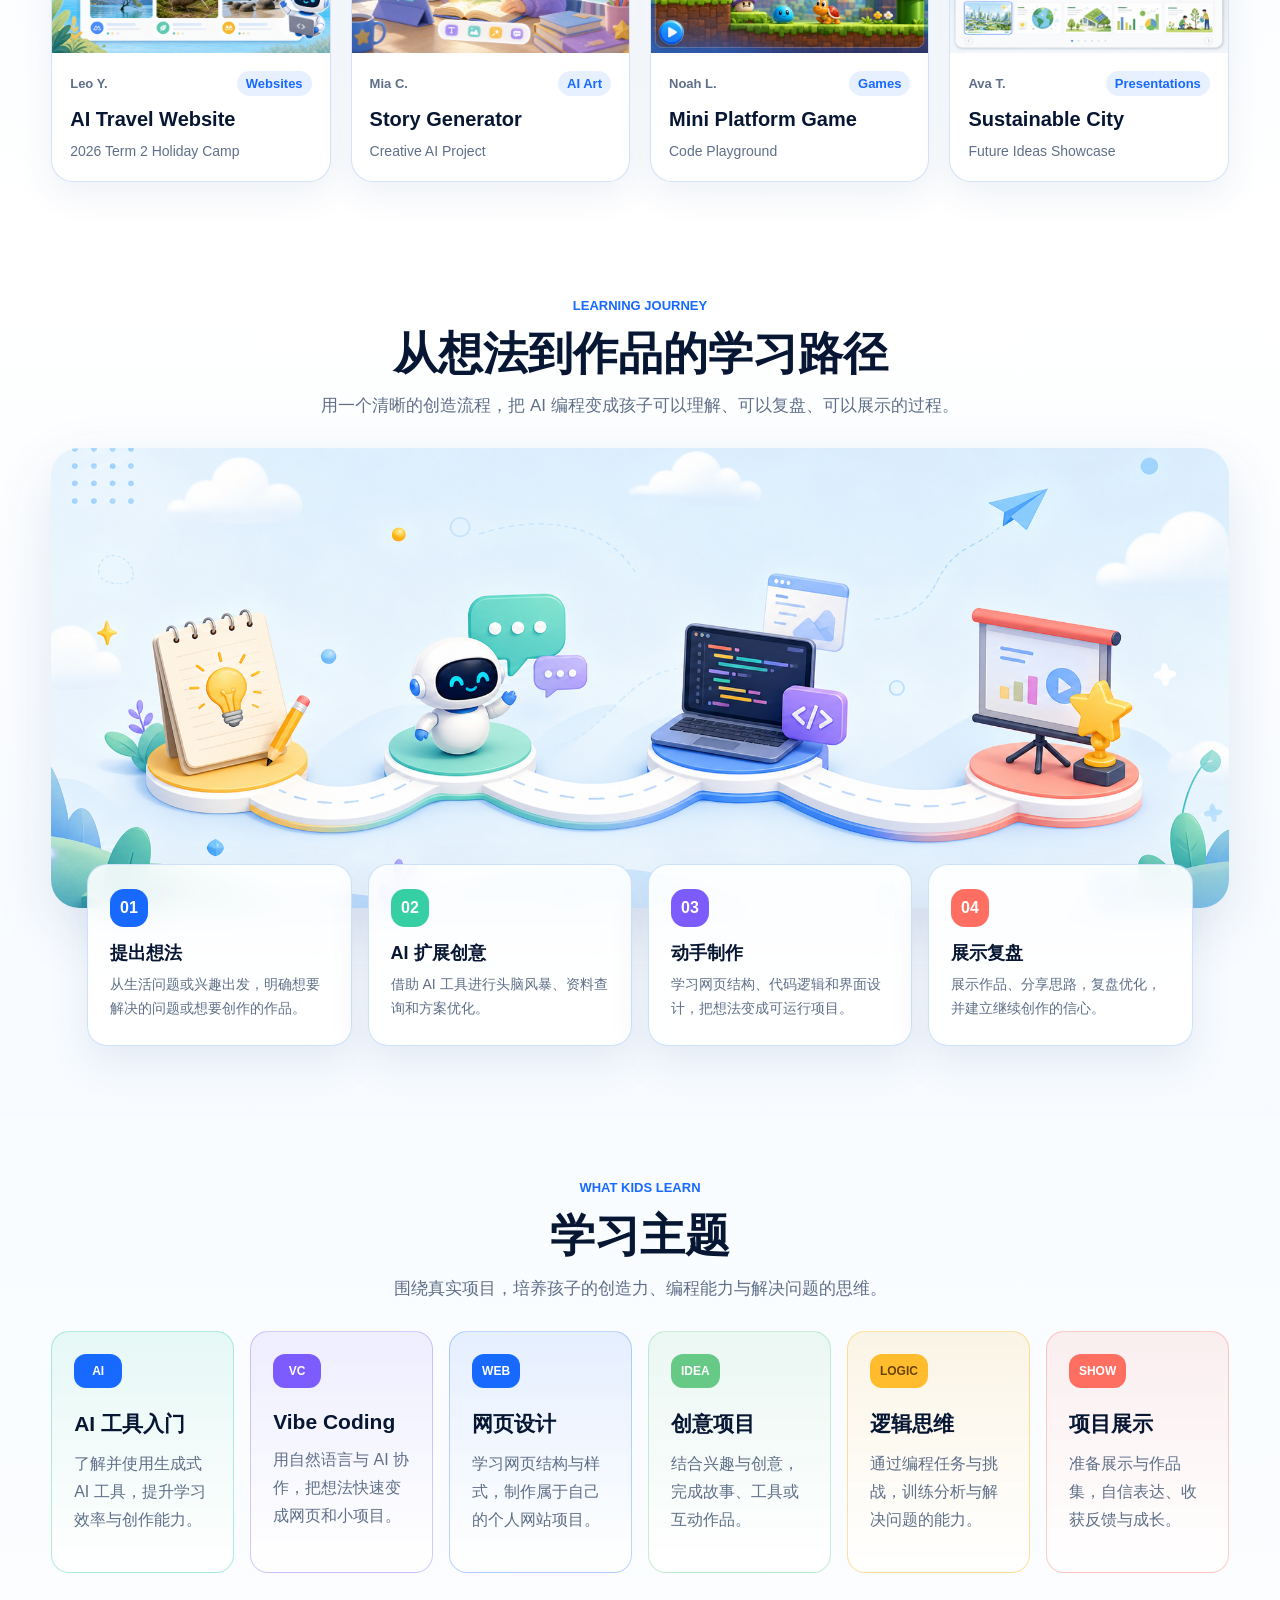
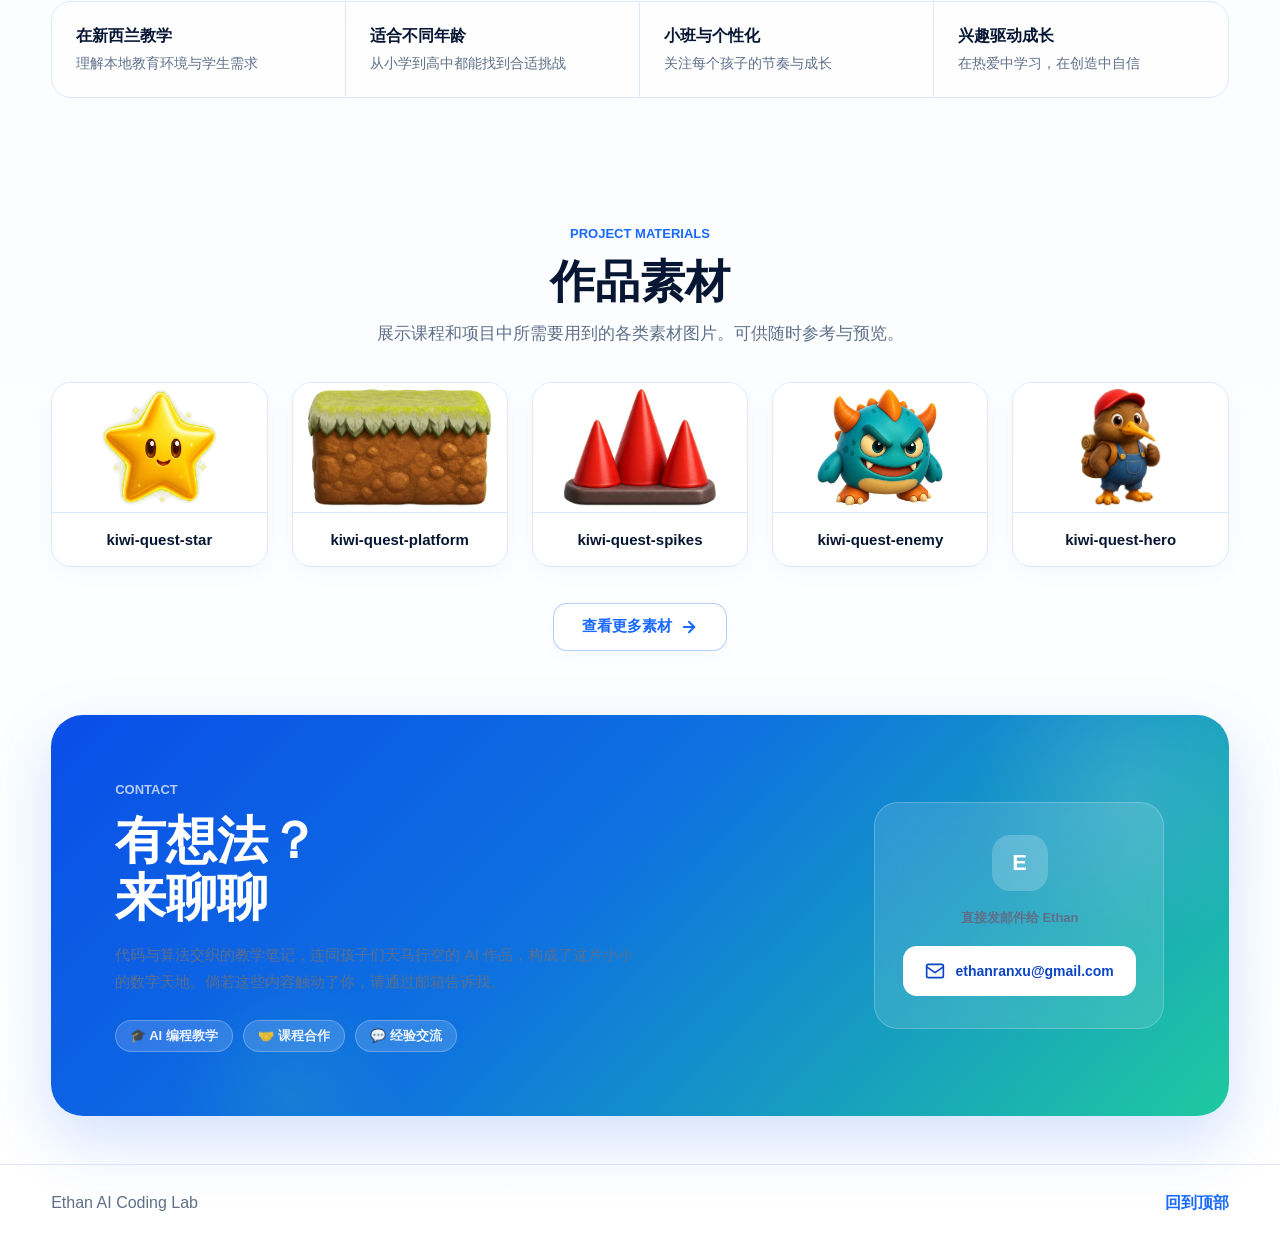
==== commit 087c7f9a: "style: redesign contact section with two-column layout and glassmorphism CTA card" ====
--- a/index.html
+++ b/index.html
@@ -214,12 +214,28 @@
     </section>
 
     <section class="contact-section section-anchor" id="contact">
-      <div>
-        <p class="eyebrow">Contact</p>
-        <h2>联系 Ethan</h2>
-        <p>代码与算法交织的教学笔记，连同孩子们天马行空的AI作品，构成了这片小小的数字天地。倘若这些内容触动了你，或引发了你的某些共鸣，请通过邮箱告诉我。远方的回响，总是令人倍感珍惜。</p>
-      </div>
-      <a class="email-link" href="mailto:ethanranxu@gmail.com">ethanranxu@gmail.com</a>
+      <div class="contact-content">
+        <div class="contact-left">
+          <p class="eyebrow">Contact</p>
+          <h2>有想法？<br>来聊聊</h2>
+          <p class="contact-desc">代码与算法交织的教学笔记，连同孩子们天马行空的 AI 作品，构成了这片小小的数字天地。倘若这些内容触动了你，请通过邮箱告诉我。</p>
+          <div class="contact-tags">
+            <span>🎓 AI 编程教学</span>
+            <span>🤝 课程合作</span>
+            <span>💬 经验交流</span>
+          </div>
+        </div>
+        <div class="contact-right">
+          <div class="contact-cta-card">
+            <div class="contact-avatar">E</div>
+            <p class="contact-cta-label">直接发邮件给 Ethan</p>
+            <a class="email-link" href="mailto:ethanranxu@gmail.com">
+              <svg width="20" height="20" viewBox="0 0 24 24" fill="none" stroke="currentColor" stroke-width="2" stroke-linecap="round" stroke-linejoin="round"><rect x="2" y="4" width="20" height="16" rx="2"/><path d="M2 7l10 7 10-7"/></svg>
+              ethanranxu@gmail.com
+            </a>
+          </div>
+        </div>
+      </div>
     </section>
   </main>
 
--- a/styles.css
+++ b/styles.css
@@ -930,44 +930,144 @@
 }
 
 .contact-section {
+  margin: 0 clamp(20px, 4vw, 64px) 48px;
+  padding: clamp(40px, 6vw, 64px) clamp(28px, 5vw, 72px);
+  background: linear-gradient(135deg, #0a4ee8 0%, #0e72e0 45%, #1fc9a0 100%);
+  border-radius: 32px;
+  box-shadow: 0 24px 64px rgba(23, 105, 255, 0.2);
+  position: relative;
+  overflow: hidden;
+}
+
+/* 背景装饰光球 */
+.contact-section::before {
+  content: "";
+  position: absolute;
+  top: -80px;
+  right: -60px;
+  width: 320px;
+  height: 320px;
+  background: radial-gradient(circle, rgba(255,255,255,0.12) 0%, transparent 70%);
+  border-radius: 50%;
+  pointer-events: none;
+}
+
+.contact-section::after {
+  content: "";
+  position: absolute;
+  bottom: -100px;
+  left: 10%;
+  width: 240px;
+  height: 240px;
+  background: radial-gradient(circle, rgba(56, 201, 165, 0.18) 0%, transparent 70%);
+  border-radius: 50%;
+  pointer-events: none;
+}
+
+.contact-content {
+  position: relative;
+  z-index: 1;
   display: grid;
-  grid-template-columns: minmax(280px, 1fr) auto;
-  gap: 30px;
+  grid-template-columns: 1fr auto;
+  gap: 48px;
   align-items: center;
-  margin: 0 clamp(20px, 4vw, 64px) 48px;
-  padding: clamp(34px, 5vw, 56px);
-  background: linear-gradient(135deg, #0d5df5, #38c9a5);
-  border-radius: 28px;
-  box-shadow: var(--shadow);
-}
-
-.contact-section,
-.contact-section .eyebrow,
-.contact-section p {
+}
+
+.contact-left {
   color: #fff;
 }
 
-.contact-section h2 {
+.contact-left .eyebrow {
+  color: rgba(255,255,255,0.7);
   margin-bottom: 12px;
-  font-size: clamp(30px, 4vw, 48px);
-}
-
-.contact-section p {
-  max-width: 680px;
-  margin-bottom: 0;
-  opacity: 0.9;
+}
+
+.contact-left h2 {
+  margin: 0 0 16px;
+  font-size: clamp(32px, 4vw, 52px);
+  line-height: 1.1;
+  color: #fff;
+}
+
+.contact-desc {
+  color: rgba(255,255,255,0.85);
+  font-size: clamp(15px, 1.2vw, 17px);
+  line-height: 1.75;
+  max-width: 520px;
+  margin: 0 0 24px;
+}
+
+.contact-tags {
+  display: flex;
+  flex-wrap: wrap;
+  gap: 10px;
+}
+
+.contact-tags span {
+  padding: 6px 14px;
+  background: rgba(255,255,255,0.15);
+  border: 1px solid rgba(255,255,255,0.25);
+  border-radius: 999px;
+  font-size: 13px;
+  font-weight: 700;
+  color: rgba(255,255,255,0.9);
+  backdrop-filter: blur(4px);
+}
+
+.contact-right {
+  flex-shrink: 0;
+}
+
+.contact-cta-card {
+  background: rgba(255,255,255,0.12);
+  border: 1px solid rgba(255,255,255,0.22);
+  backdrop-filter: blur(16px);
+  -webkit-backdrop-filter: blur(16px);
+  border-radius: 24px;
+  padding: 32px 28px;
+  text-align: center;
+  min-width: 240px;
+}
+
+.contact-avatar {
+  width: 56px;
+  height: 56px;
+  margin: 0 auto 16px;
+  background: rgba(255,255,255,0.2);
+  border-radius: 18px;
+  display: flex;
+  align-items: center;
+  justify-content: center;
+  font-size: 22px;
+  font-weight: 900;
+  color: #fff;
+}
+
+.contact-cta-label {
+  color: rgba(255,255,255,0.8);
+  font-size: 13px;
+  font-weight: 700;
+  margin: 0 0 16px;
 }
 
 .email-link {
   display: inline-flex;
   align-items: center;
-  justify-content: center;
-  min-height: 54px;
-  padding: 0 24px;
+  gap: 10px;
+  min-height: 50px;
+  padding: 0 22px;
   color: var(--blue-dark);
   font-weight: 900;
+  font-size: 14px;
   background: #fff;
-  border-radius: 16px;
+  border-radius: 14px;
+  transition: transform 0.2s ease, box-shadow 0.2s ease;
+  white-space: nowrap;
+}
+
+.email-link:hover {
+  transform: translateY(-3px);
+  box-shadow: 0 14px 36px rgba(7, 22, 51, 0.2);
 }
 
 .site-footer {
@@ -1295,11 +1395,19 @@
     margin-left: 20px;
   }
 
+  .contact-content {
+    grid-template-columns: 1fr;
+    gap: 32px;
+  }
+
+  .contact-cta-card {
+    min-width: 0;
+  }
+
   .email-link {
     width: 100%;
-    word-break: break-all;
-    font-size: clamp(14px, 4.5vw, 18px);
-    text-align: center;
+    justify-content: center;
+    font-size: 14px;
   }
 
   .work-dialog[open] {
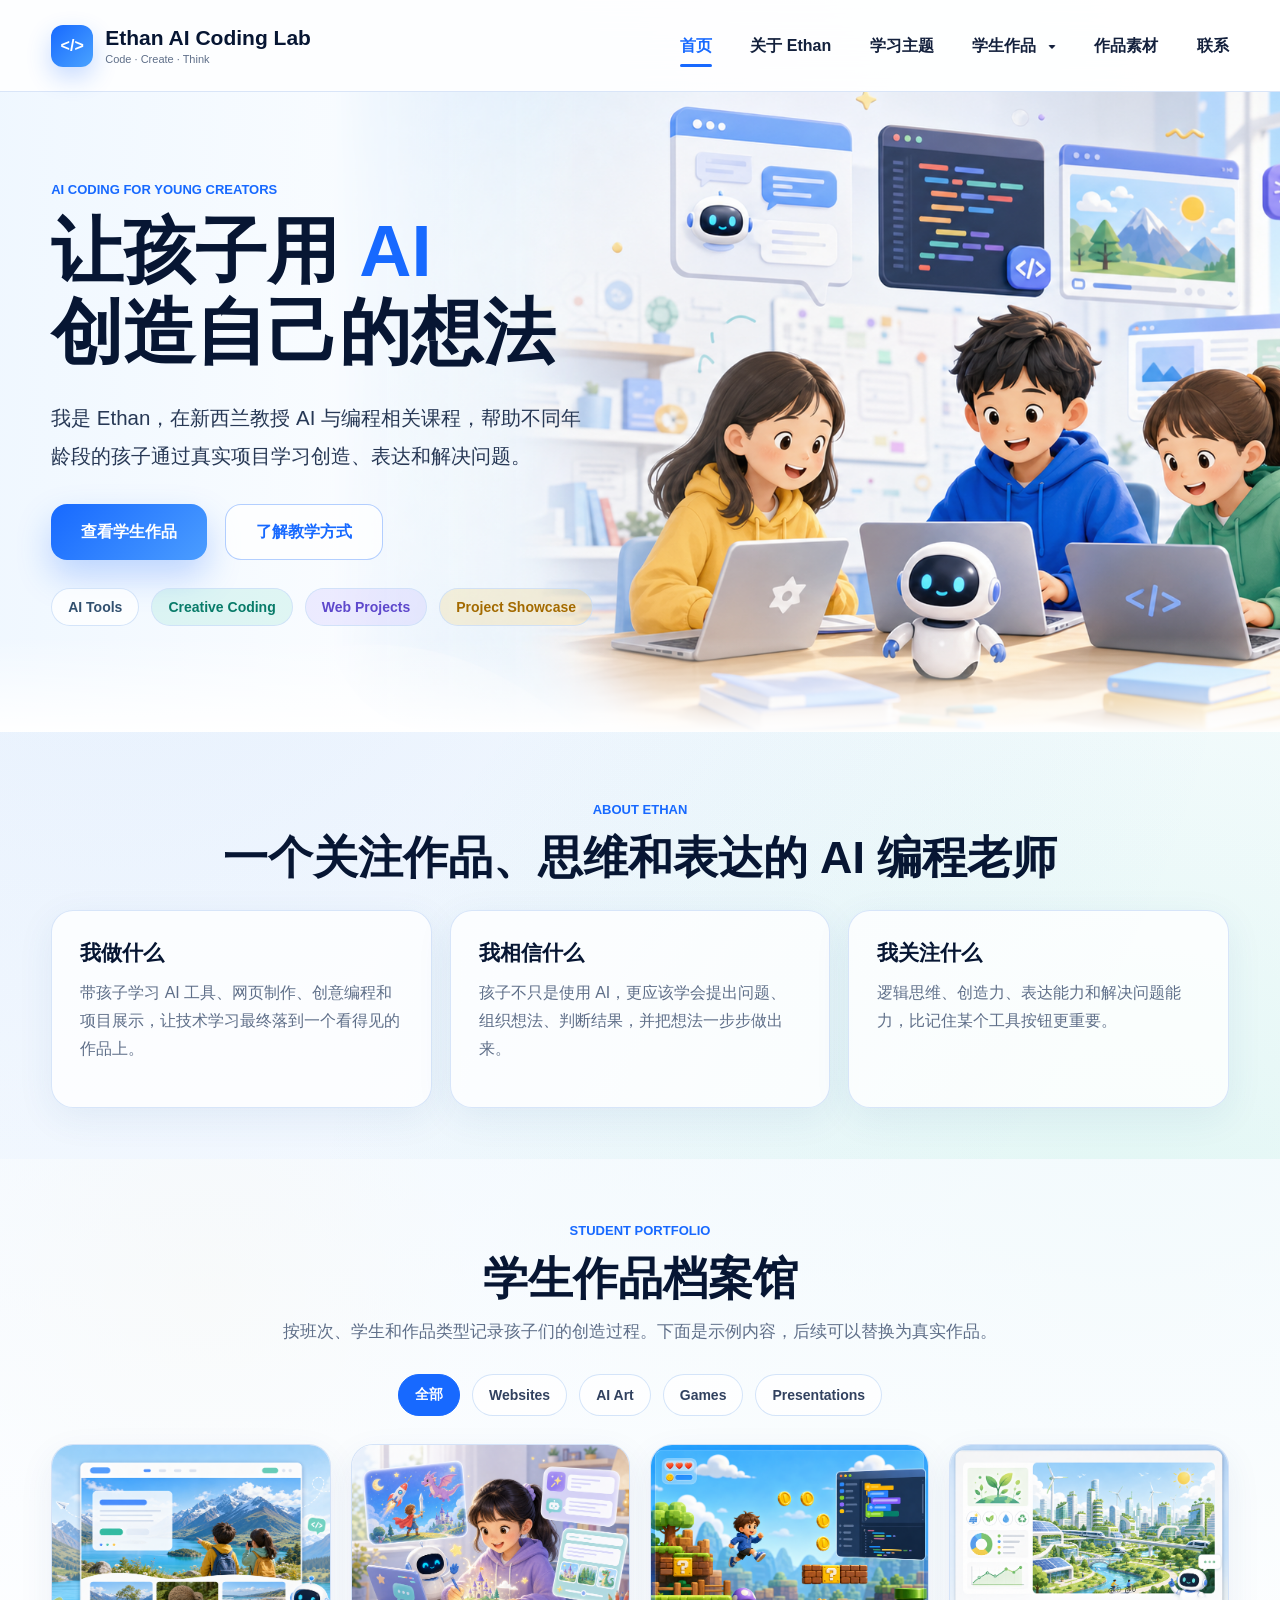
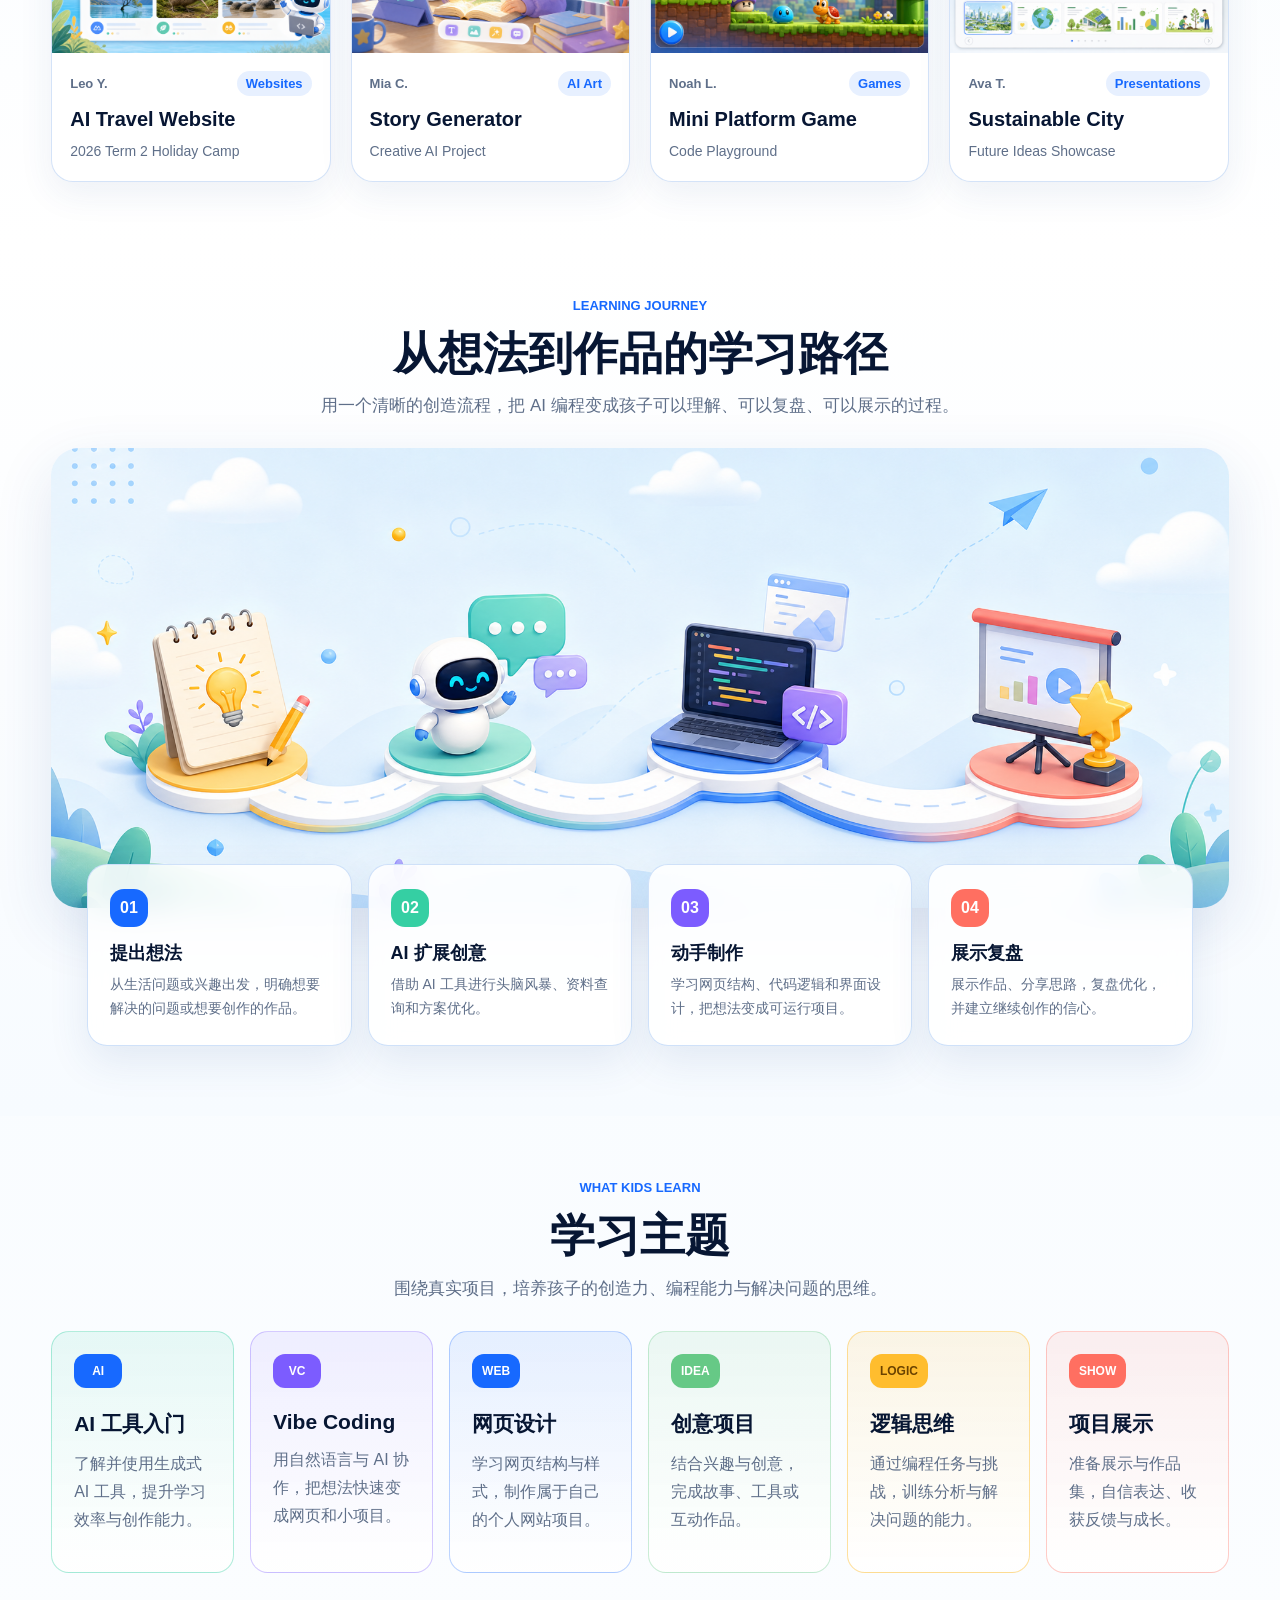
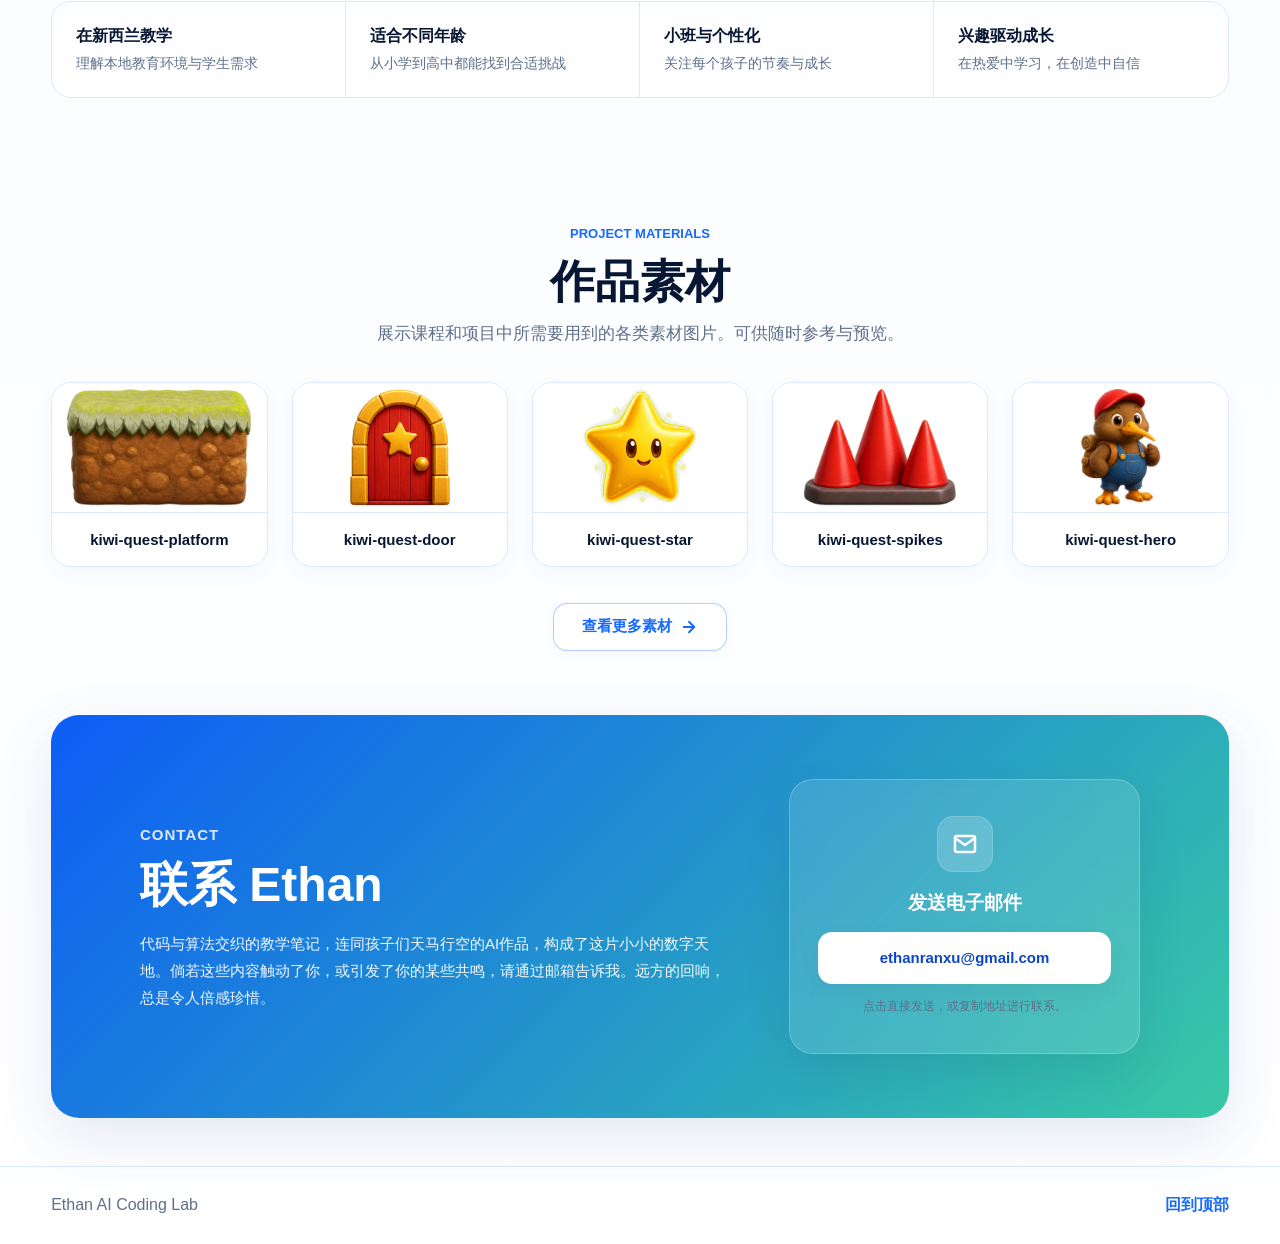
==== commit 4434bc7b: "style: 重新设计联系板块为精美的左右两列分栏布局，左侧排版介绍，右侧为毛玻璃风格的电子邮件卡片" ====
--- a/index.html
+++ b/index.html
@@ -214,26 +214,22 @@
     </section>
 
     <section class="contact-section section-anchor" id="contact">
-      <div class="contact-content">
-        <div class="contact-left">
+      <div class="contact-container">
+        <div class="contact-info">
           <p class="eyebrow">Contact</p>
-          <h2>有想法？<br>来聊聊</h2>
-          <p class="contact-desc">代码与算法交织的教学笔记，连同孩子们天马行空的 AI 作品，构成了这片小小的数字天地。倘若这些内容触动了你，请通过邮箱告诉我。</p>
-          <div class="contact-tags">
-            <span>🎓 AI 编程教学</span>
-            <span>🤝 课程合作</span>
-            <span>💬 经验交流</span>
+          <h2>联系 Ethan</h2>
+          <p>代码与算法交织的教学笔记，连同孩子们天马行空的AI作品，构成了这片小小的数字天地。倘若这些内容触动了你，或引发了你的某些共鸣，请通过邮箱告诉我。远方的回响，总是令人倍感珍惜。</p>
+        </div>
+        <div class="contact-card">
+          <div class="contact-card-icon">
+            <svg width="24" height="24" viewBox="0 0 24 24" fill="none" stroke="currentColor" stroke-width="2.5" stroke-linecap="round" stroke-linejoin="round">
+              <path d="M4 4h16c1.1 0 2 .9 2 2v12c0 1.1-.9 2-2 2H4c-1.1 0-2-.9-2-2V6c0-1.1.9-2 2-2z"></path>
+              <polyline points="22,6 12,13 2,6"></polyline>
+            </svg>
           </div>
-        </div>
-        <div class="contact-right">
-          <div class="contact-cta-card">
-            <div class="contact-avatar">E</div>
-            <p class="contact-cta-label">直接发邮件给 Ethan</p>
-            <a class="email-link" href="mailto:ethanranxu@gmail.com">
-              <svg width="20" height="20" viewBox="0 0 24 24" fill="none" stroke="currentColor" stroke-width="2" stroke-linecap="round" stroke-linejoin="round"><rect x="2" y="4" width="20" height="16" rx="2"/><path d="M2 7l10 7 10-7"/></svg>
-              ethanranxu@gmail.com
-            </a>
-          </div>
+          <h3>发送电子邮件</h3>
+          <a class="email-link" href="mailto:ethanranxu@gmail.com">ethanranxu@gmail.com</a>
+          <p class="contact-hint">点击直接发送，或复制地址进行联系。</p>
         </div>
       </div>
     </section>
--- a/styles.css
+++ b/styles.css
@@ -931,143 +931,117 @@
 
 .contact-section {
   margin: 0 clamp(20px, 4vw, 64px) 48px;
-  padding: clamp(40px, 6vw, 64px) clamp(28px, 5vw, 72px);
-  background: linear-gradient(135deg, #0a4ee8 0%, #0e72e0 45%, #1fc9a0 100%);
-  border-radius: 32px;
-  box-shadow: 0 24px 64px rgba(23, 105, 255, 0.2);
-  position: relative;
-  overflow: hidden;
-}
-
-/* 背景装饰光球 */
-.contact-section::before {
-  content: "";
-  position: absolute;
-  top: -80px;
-  right: -60px;
-  width: 320px;
-  height: 320px;
-  background: radial-gradient(circle, rgba(255,255,255,0.12) 0%, transparent 70%);
-  border-radius: 50%;
-  pointer-events: none;
-}
-
-.contact-section::after {
-  content: "";
-  position: absolute;
-  bottom: -100px;
-  left: 10%;
-  width: 240px;
-  height: 240px;
-  background: radial-gradient(circle, rgba(56, 201, 165, 0.18) 0%, transparent 70%);
-  border-radius: 50%;
-  pointer-events: none;
-}
-
-.contact-content {
-  position: relative;
-  z-index: 1;
+  padding: clamp(40px, 6vw, 64px) clamp(20px, 4vw, 48px);
+  background: linear-gradient(135deg, #0d5df5, #38c9a5);
+  border-radius: 28px;
+  box-shadow: var(--shadow);
+}
+
+.contact-container {
+  max-width: 1000px;
+  margin: 0 auto;
   display: grid;
-  grid-template-columns: 1fr auto;
-  gap: 48px;
+  grid-template-columns: 1.25fr 0.75fr;
+  gap: clamp(32px, 5vw, 64px);
   align-items: center;
 }
 
-.contact-left {
+.contact-info {
+  text-align: left;
   color: #fff;
 }
 
-.contact-left .eyebrow {
-  color: rgba(255,255,255,0.7);
-  margin-bottom: 12px;
-}
-
-.contact-left h2 {
-  margin: 0 0 16px;
-  font-size: clamp(32px, 4vw, 52px);
-  line-height: 1.1;
+.contact-info h2 {
+  margin-top: 8px;
+  margin-bottom: 16px;
+  font-size: clamp(32px, 3.8vw, 48px);
   color: #fff;
-}
-
-.contact-desc {
-  color: rgba(255,255,255,0.85);
-  font-size: clamp(15px, 1.2vw, 17px);
-  line-height: 1.75;
-  max-width: 520px;
-  margin: 0 0 24px;
-}
-
-.contact-tags {
-  display: flex;
-  flex-wrap: wrap;
-  gap: 10px;
-}
-
-.contact-tags span {
-  padding: 6px 14px;
-  background: rgba(255,255,255,0.15);
-  border: 1px solid rgba(255,255,255,0.25);
-  border-radius: 999px;
-  font-size: 13px;
-  font-weight: 700;
-  color: rgba(255,255,255,0.9);
-  backdrop-filter: blur(4px);
-}
-
-.contact-right {
-  flex-shrink: 0;
-}
-
-.contact-cta-card {
-  background: rgba(255,255,255,0.12);
-  border: 1px solid rgba(255,255,255,0.22);
+  line-height: 1.2;
+}
+
+.contact-info p {
+  color: rgba(255, 255, 255, 0.95);
+  font-size: clamp(15px, 1.1vw, 17px);
+  line-height: 1.8;
+  margin-bottom: 0;
+}
+
+.contact-info .eyebrow {
+  color: rgba(255, 255, 255, 0.85);
+  font-weight: 800;
+  text-transform: uppercase;
+  letter-spacing: 1px;
+}
+
+.contact-card {
+  background: rgba(255, 255, 255, 0.12);
   backdrop-filter: blur(16px);
   -webkit-backdrop-filter: blur(16px);
+  border: 1px solid rgba(255, 255, 255, 0.22);
   border-radius: 24px;
-  padding: 32px 28px;
+  padding: clamp(24px, 4vw, 36px) clamp(20px, 3vw, 28px);
+  display: flex;
+  flex-direction: column;
+  align-items: center;
   text-align: center;
-  min-width: 240px;
-}
-
-.contact-avatar {
+  box-shadow: 0 20px 50px rgba(0, 0, 0, 0.08);
+  transition: transform 0.3s ease, box-shadow 0.3s ease;
+}
+
+.contact-card:hover {
+  transform: translateY(-4px);
+  box-shadow: 0 30px 60px rgba(13, 93, 245, 0.15);
+  background: rgba(255, 255, 255, 0.16);
+}
+
+.contact-card-icon {
   width: 56px;
   height: 56px;
-  margin: 0 auto 16px;
-  background: rgba(255,255,255,0.2);
-  border-radius: 18px;
+  border-radius: 16px;
+  background: rgba(255, 255, 255, 0.18);
+  border: 1px solid rgba(255, 255, 255, 0.15);
   display: flex;
   align-items: center;
   justify-content: center;
-  font-size: 22px;
-  font-weight: 900;
   color: #fff;
-}
-
-.contact-cta-label {
-  color: rgba(255,255,255,0.8);
-  font-size: 13px;
-  font-weight: 700;
+  margin-bottom: 18px;
+}
+
+.contact-card h3 {
+  font-size: 19px;
+  font-weight: 800;
+  color: #fff;
   margin: 0 0 16px;
 }
 
 .email-link {
   display: inline-flex;
   align-items: center;
-  gap: 10px;
-  min-height: 50px;
-  padding: 0 22px;
+  justify-content: center;
+  min-height: 52px;
+  width: 100%;
+  box-sizing: border-box;
+  padding: 0 24px;
   color: var(--blue-dark);
   font-weight: 900;
-  font-size: 14px;
+  font-size: 15px;
   background: #fff;
   border-radius: 14px;
-  transition: transform 0.2s ease, box-shadow 0.2s ease;
-  white-space: nowrap;
+  transition: transform 0.2s ease, box-shadow 0.2s ease, background-color 0.2s ease;
+  box-shadow: 0 8px 24px rgba(0, 0, 0, 0.05);
 }
 
 .email-link:hover {
-  transform: translateY(-3px);
-  box-shadow: 0 14px 36px rgba(7, 22, 51, 0.2);
+  transform: translateY(-2px);
+  box-shadow: 0 12px 30px rgba(13, 93, 245, 0.22);
+  background: var(--sky);
+}
+
+.contact-hint {
+  font-size: 12px;
+  color: rgba(255, 255, 255, 0.75);
+  margin: 12px 0 0;
+  font-weight: 500;
 }
 
 .site-footer {
@@ -1360,8 +1334,22 @@
   .materials-grid.wrap,
   .topic-grid,
   .work-grid,
-  .contact-section {
+  .contact-container {
     grid-template-columns: 1fr;
+  }
+
+  .contact-container {
+    gap: 36px;
+  }
+
+  .contact-info {
+    text-align: center;
+  }
+
+  .contact-card {
+    width: 100%;
+    max-width: 420px;
+    margin: 0 auto;
   }
 
   .journey-card > img {
@@ -1395,19 +1383,11 @@
     margin-left: 20px;
   }
 
-  .contact-content {
-    grid-template-columns: 1fr;
-    gap: 32px;
-  }
-
-  .contact-cta-card {
-    min-width: 0;
-  }
-
   .email-link {
     width: 100%;
-    justify-content: center;
-    font-size: 14px;
+    word-break: break-all;
+    font-size: clamp(14px, 4.5vw, 18px);
+    text-align: center;
   }
 
   .work-dialog[open] {
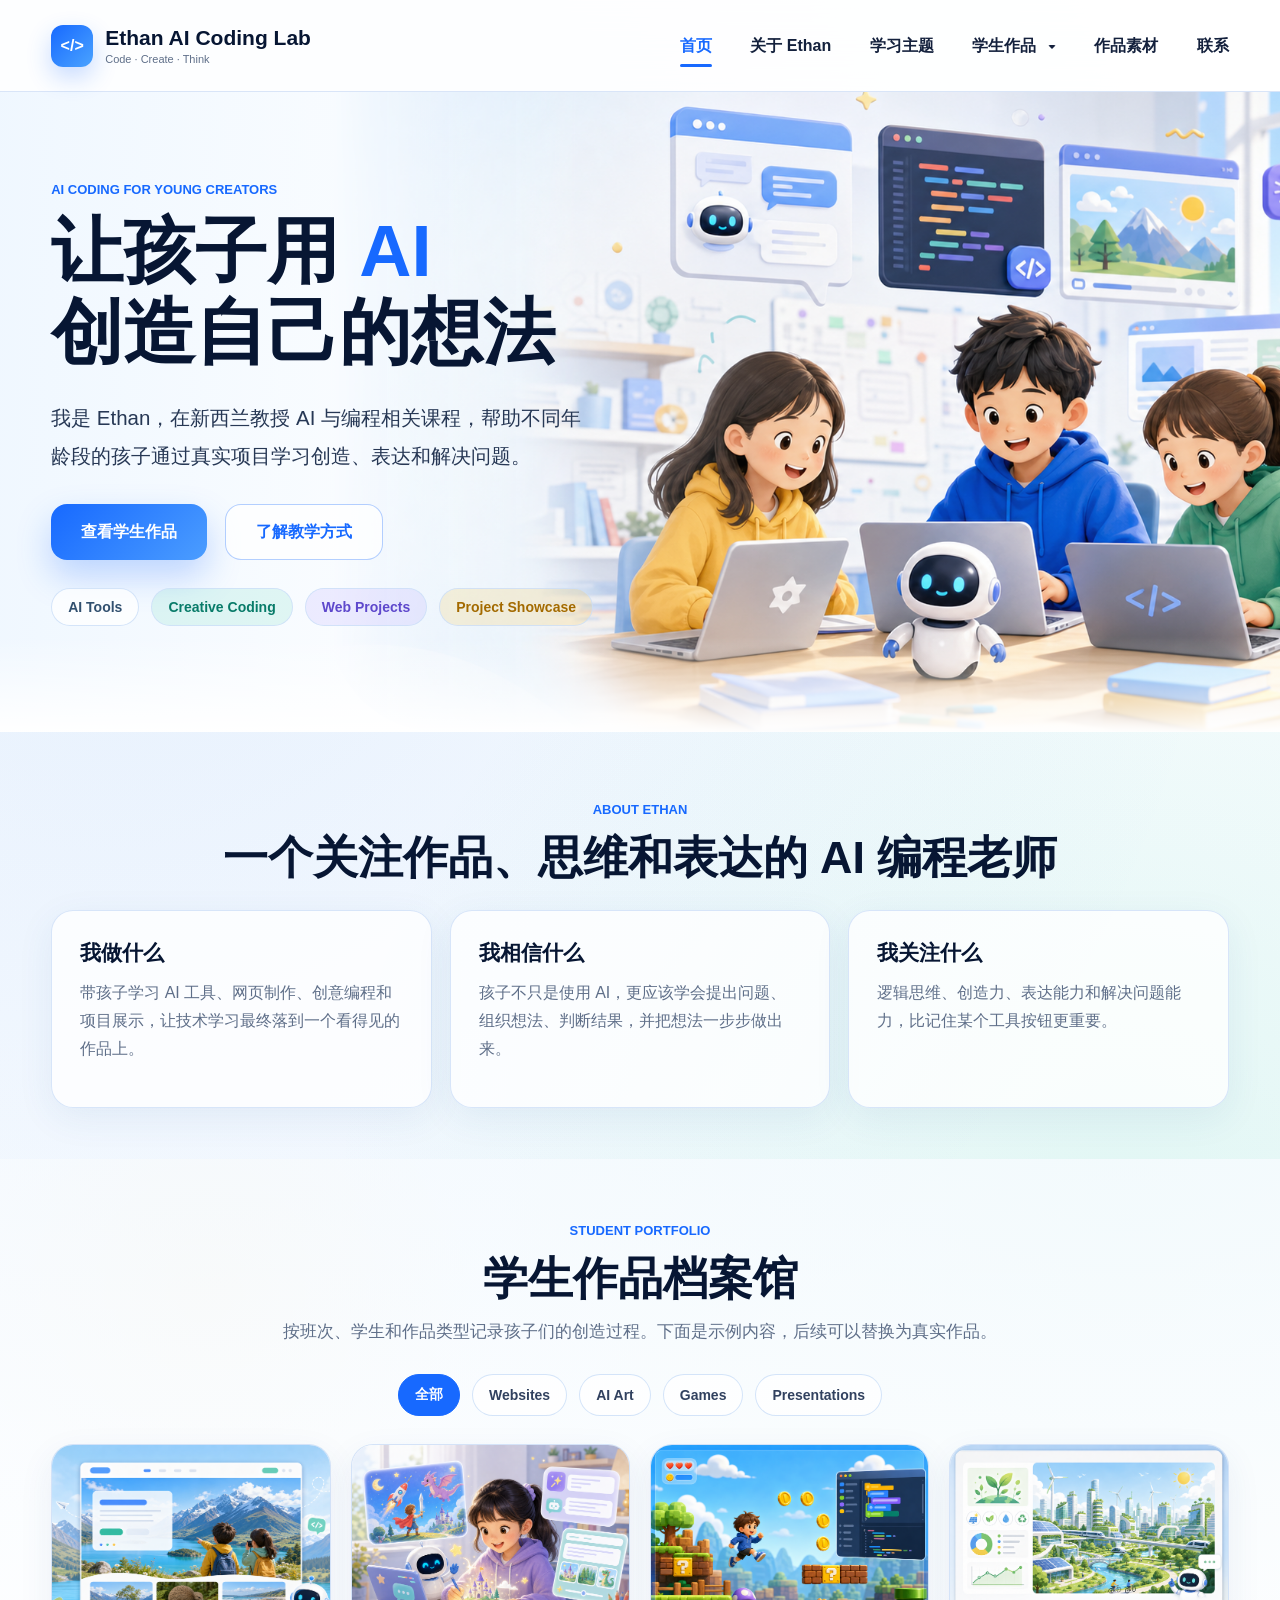
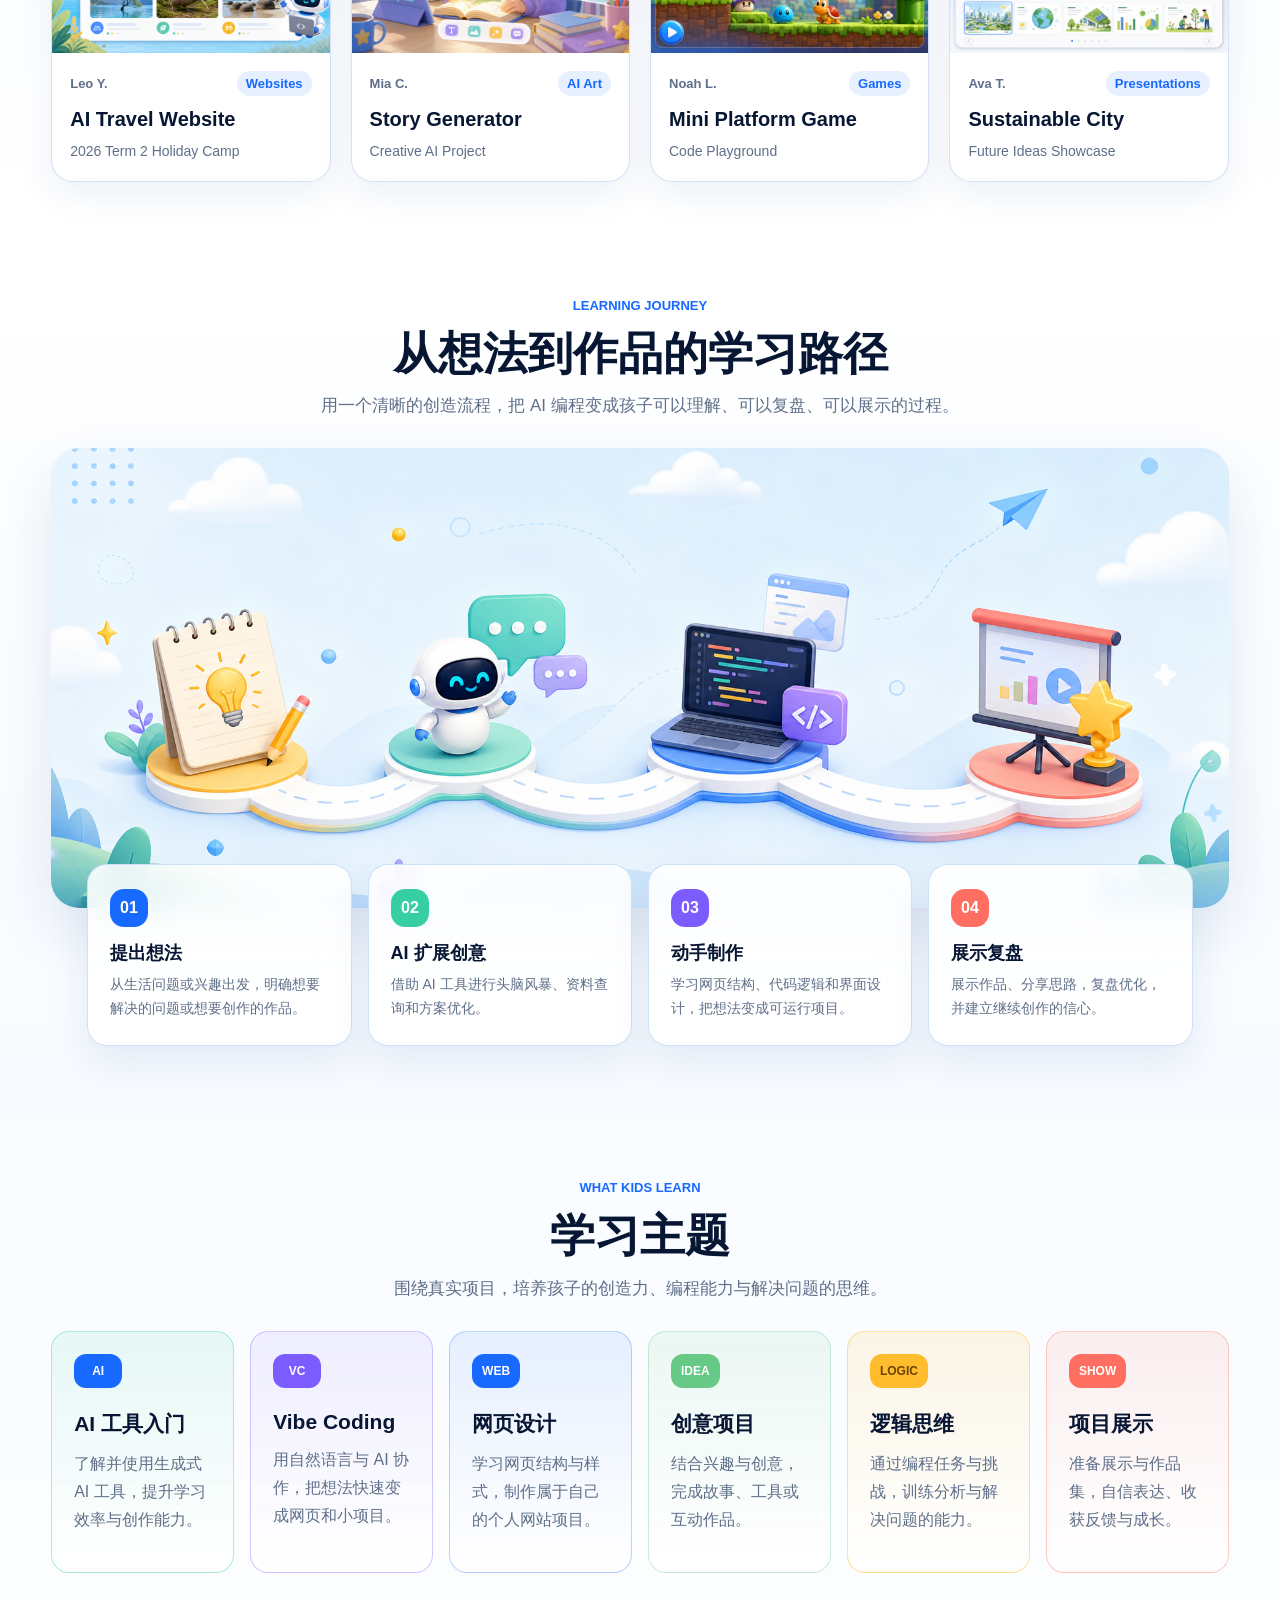
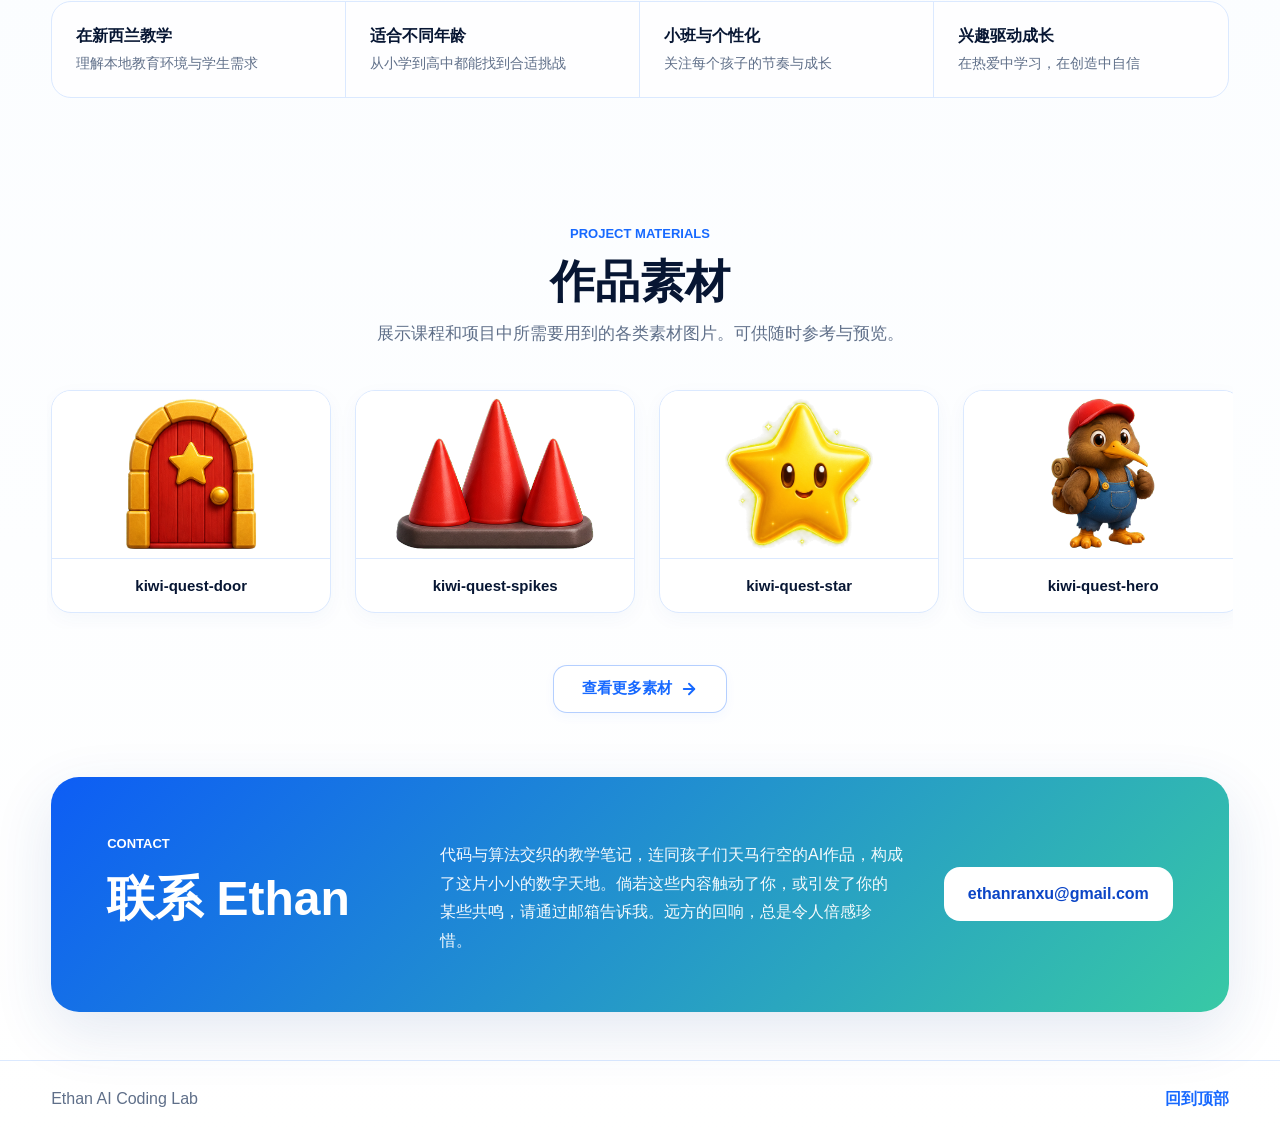
==== commit 179d53e8: "style: 重构联系区域为标题与正文左右布局，优化移动端响应式展示" ====
--- a/index.html
+++ b/index.html
@@ -214,24 +214,16 @@
     </section>
 
     <section class="contact-section section-anchor" id="contact">
-      <div class="contact-container">
-        <div class="contact-info">
+      <div class="contact-content">
+        <div class="contact-header">
           <p class="eyebrow">Contact</p>
           <h2>联系 Ethan</h2>
+        </div>
+        <div class="contact-body">
           <p>代码与算法交织的教学笔记，连同孩子们天马行空的AI作品，构成了这片小小的数字天地。倘若这些内容触动了你，或引发了你的某些共鸣，请通过邮箱告诉我。远方的回响，总是令人倍感珍惜。</p>
         </div>
-        <div class="contact-card">
-          <div class="contact-card-icon">
-            <svg width="24" height="24" viewBox="0 0 24 24" fill="none" stroke="currentColor" stroke-width="2.5" stroke-linecap="round" stroke-linejoin="round">
-              <path d="M4 4h16c1.1 0 2 .9 2 2v12c0 1.1-.9 2-2 2H4c-1.1 0-2-.9-2-2V6c0-1.1.9-2 2-2z"></path>
-              <polyline points="22,6 12,13 2,6"></polyline>
-            </svg>
-          </div>
-          <h3>发送电子邮件</h3>
-          <a class="email-link" href="mailto:ethanranxu@gmail.com">ethanranxu@gmail.com</a>
-          <p class="contact-hint">点击直接发送，或复制地址进行联系。</p>
-        </div>
-      </div>
+      </div>
+      <a class="email-link" href="mailto:ethanranxu@gmail.com">ethanranxu@gmail.com</a>
     </section>
   </main>
 
--- a/styles.css
+++ b/styles.css
@@ -807,10 +807,25 @@
 
 /* 首页单行展示的素材网格 */
 .materials-grid.single-row {
-  display: grid;
-  grid-template-columns: repeat(5, minmax(0, 1fr));
+  display: flex;
+  flex-wrap: nowrap;
+  overflow-x: auto;
   gap: 24px;
   margin-top: 32px;
+  scrollbar-width: none;
+  -ms-overflow-style: none;
+  padding: 8px 4px 16px; /* 留出阴影和悬浮的空间 */
+  margin-left: -4px;
+  margin-right: -4px;
+}
+
+.materials-grid.single-row::-webkit-scrollbar {
+  display: none;
+}
+
+.materials-grid.single-row .material-card {
+  flex: 0 0 280px;
+  max-width: 280px;
 }
 
 /* 素材页面折行展示的网格 */
@@ -930,118 +945,62 @@
 }
 
 .contact-section {
+  display: grid;
+  grid-template-columns: 1fr auto;
+  gap: 40px;
+  align-items: center;
   margin: 0 clamp(20px, 4vw, 64px) 48px;
-  padding: clamp(40px, 6vw, 64px) clamp(20px, 4vw, 48px);
+  padding: clamp(34px, 5vw, 56px);
   background: linear-gradient(135deg, #0d5df5, #38c9a5);
   border-radius: 28px;
   box-shadow: var(--shadow);
 }
 
-.contact-container {
-  max-width: 1000px;
-  margin: 0 auto;
-  display: grid;
-  grid-template-columns: 1.25fr 0.75fr;
-  gap: clamp(32px, 5vw, 64px);
-  align-items: center;
-}
-
-.contact-info {
-  text-align: left;
+.contact-section,
+.contact-section .eyebrow,
+.contact-section p {
   color: #fff;
 }
 
-.contact-info h2 {
-  margin-top: 8px;
-  margin-bottom: 16px;
-  font-size: clamp(32px, 3.8vw, 48px);
-  color: #fff;
+.contact-content {
+  display: flex;
+  gap: clamp(24px, 4vw, 64px);
+  align-items: flex-start;
+  flex: 1;
+}
+
+.contact-header {
+  flex: 0 0 clamp(200px, 22vw, 300px);
+}
+
+.contact-header h2 {
+  margin: 0;
+  font-size: clamp(30px, 4vw, 48px);
   line-height: 1.2;
 }
 
-.contact-info p {
-  color: rgba(255, 255, 255, 0.95);
-  font-size: clamp(15px, 1.1vw, 17px);
+.contact-body {
+  flex: 1;
+  padding-top: 8px; /* 稍微向下微调以更好地与标题首行对齐 */
+}
+
+.contact-body p {
+  margin: 0;
+  max-width: 680px;
   line-height: 1.8;
-  margin-bottom: 0;
-}
-
-.contact-info .eyebrow {
-  color: rgba(255, 255, 255, 0.85);
-  font-weight: 800;
-  text-transform: uppercase;
-  letter-spacing: 1px;
-}
-
-.contact-card {
-  background: rgba(255, 255, 255, 0.12);
-  backdrop-filter: blur(16px);
-  -webkit-backdrop-filter: blur(16px);
-  border: 1px solid rgba(255, 255, 255, 0.22);
-  border-radius: 24px;
-  padding: clamp(24px, 4vw, 36px) clamp(20px, 3vw, 28px);
-  display: flex;
-  flex-direction: column;
-  align-items: center;
-  text-align: center;
-  box-shadow: 0 20px 50px rgba(0, 0, 0, 0.08);
-  transition: transform 0.3s ease, box-shadow 0.3s ease;
-}
-
-.contact-card:hover {
-  transform: translateY(-4px);
-  box-shadow: 0 30px 60px rgba(13, 93, 245, 0.15);
-  background: rgba(255, 255, 255, 0.16);
-}
-
-.contact-card-icon {
-  width: 56px;
-  height: 56px;
-  border-radius: 16px;
-  background: rgba(255, 255, 255, 0.18);
-  border: 1px solid rgba(255, 255, 255, 0.15);
-  display: flex;
-  align-items: center;
-  justify-content: center;
-  color: #fff;
-  margin-bottom: 18px;
-}
-
-.contact-card h3 {
-  font-size: 19px;
-  font-weight: 800;
-  color: #fff;
-  margin: 0 0 16px;
+  opacity: 0.95;
 }
 
 .email-link {
   display: inline-flex;
   align-items: center;
   justify-content: center;
-  min-height: 52px;
-  width: 100%;
-  box-sizing: border-box;
+  min-height: 54px;
   padding: 0 24px;
   color: var(--blue-dark);
   font-weight: 900;
-  font-size: 15px;
   background: #fff;
-  border-radius: 14px;
-  transition: transform 0.2s ease, box-shadow 0.2s ease, background-color 0.2s ease;
-  box-shadow: 0 8px 24px rgba(0, 0, 0, 0.05);
-}
-
-.email-link:hover {
-  transform: translateY(-2px);
-  box-shadow: 0 12px 30px rgba(13, 93, 245, 0.22);
-  background: var(--sky);
-}
-
-.contact-hint {
-  font-size: 12px;
-  color: rgba(255, 255, 255, 0.75);
-  margin: 12px 0 0;
-  font-weight: 500;
+  border-radius: 16px;
 }
 
 .site-footer {
@@ -1150,26 +1109,6 @@
   .topic-grid,
   .work-grid {
     grid-template-columns: repeat(3, minmax(0, 1fr));
-  }
-
-  .materials-grid.single-row {
-    display: flex;
-    flex-wrap: nowrap;
-    overflow-x: auto;
-    scrollbar-width: none;
-    -ms-overflow-style: none;
-    padding: 8px 4px 16px; /* 留出阴影和悬浮的空间 */
-    margin-left: -4px;
-    margin-right: -4px;
-  }
-
-  .materials-grid.single-row::-webkit-scrollbar {
-    display: none;
-  }
-
-  .materials-grid.single-row .material-card {
-    flex: 0 0 280px;
-    max-width: 280px;
   }
 
   .journey-steps,
@@ -1334,22 +1273,8 @@
   .materials-grid.wrap,
   .topic-grid,
   .work-grid,
-  .contact-container {
+  .contact-section {
     grid-template-columns: 1fr;
-  }
-
-  .contact-container {
-    gap: 36px;
-  }
-
-  .contact-info {
-    text-align: center;
-  }
-
-  .contact-card {
-    width: 100%;
-    max-width: 420px;
-    margin: 0 auto;
   }
 
   .journey-card > img {
@@ -1381,6 +1306,19 @@
   .contact-section {
     margin-right: 20px;
     margin-left: 20px;
+  }
+
+  .contact-content {
+    flex-direction: column;
+    gap: 16px;
+  }
+
+  .contact-header {
+    flex: none;
+  }
+
+  .contact-body {
+    padding-top: 0;
   }
 
   .email-link {
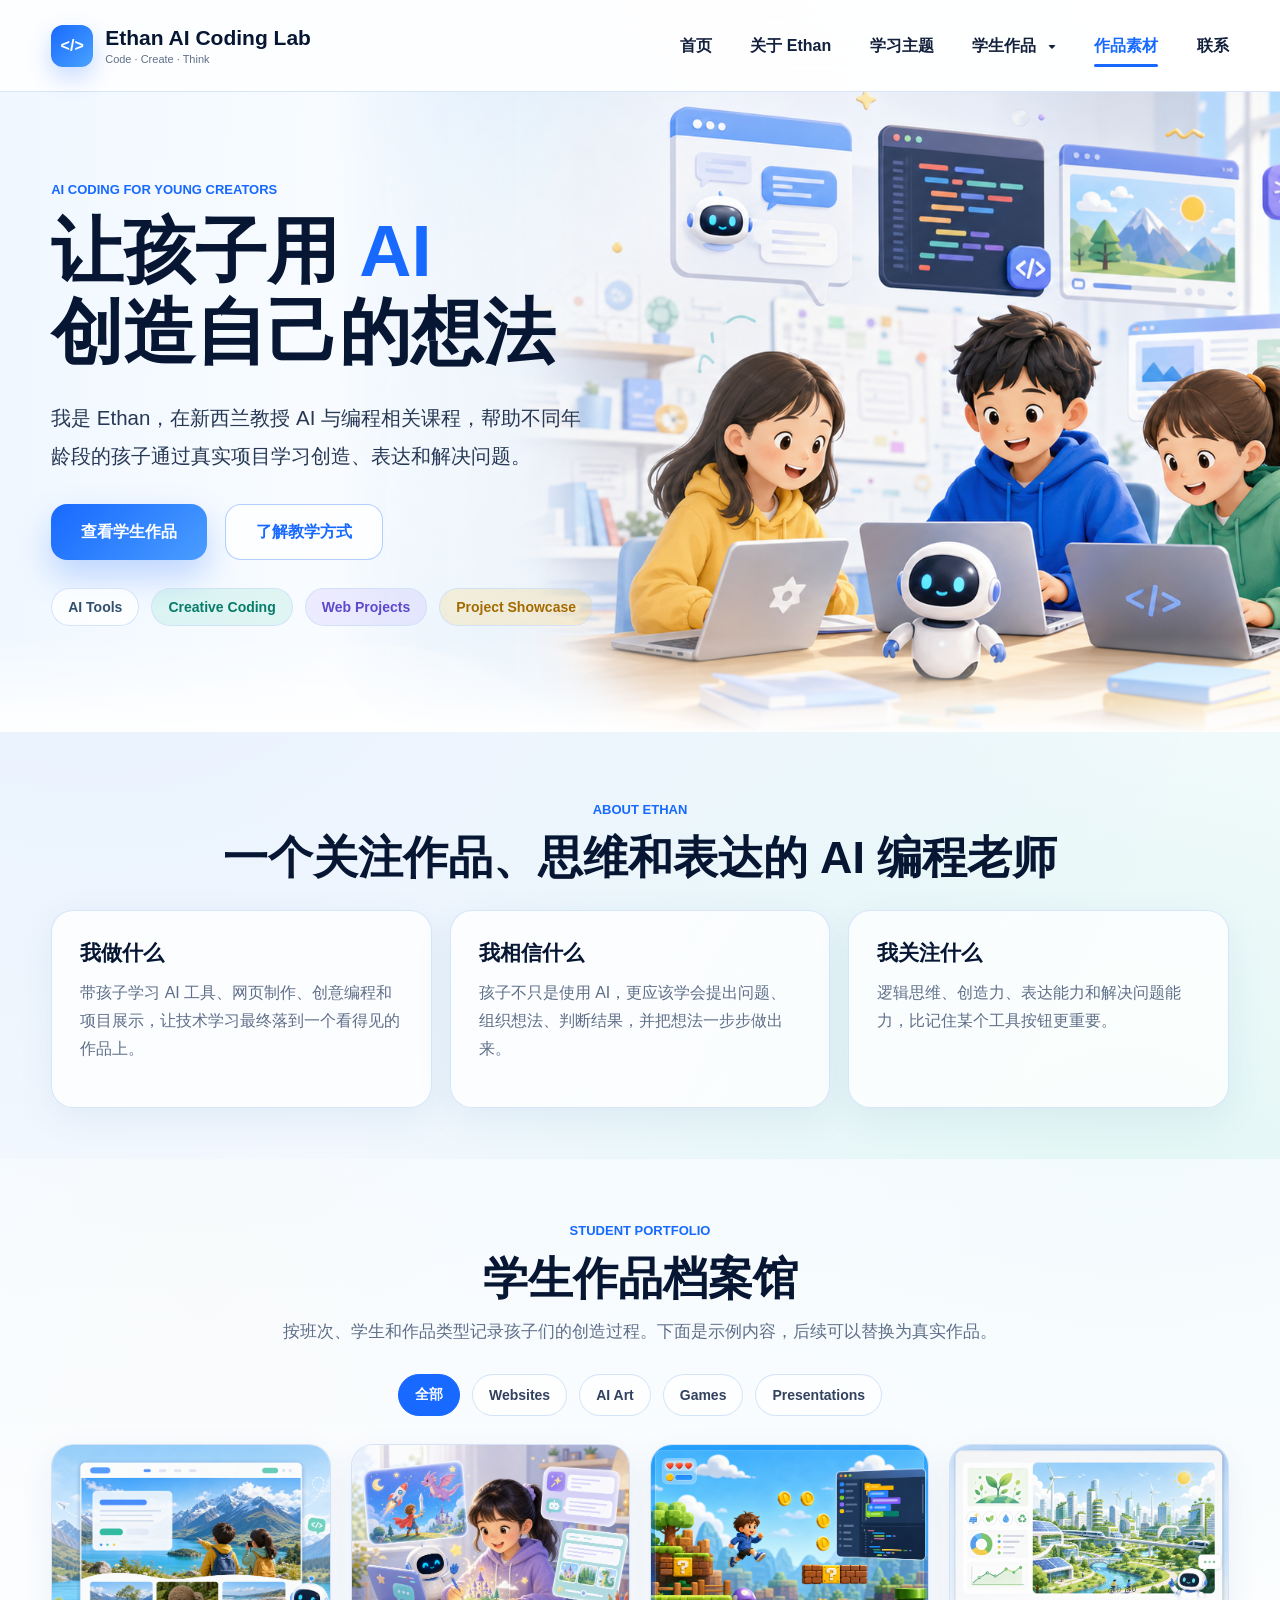
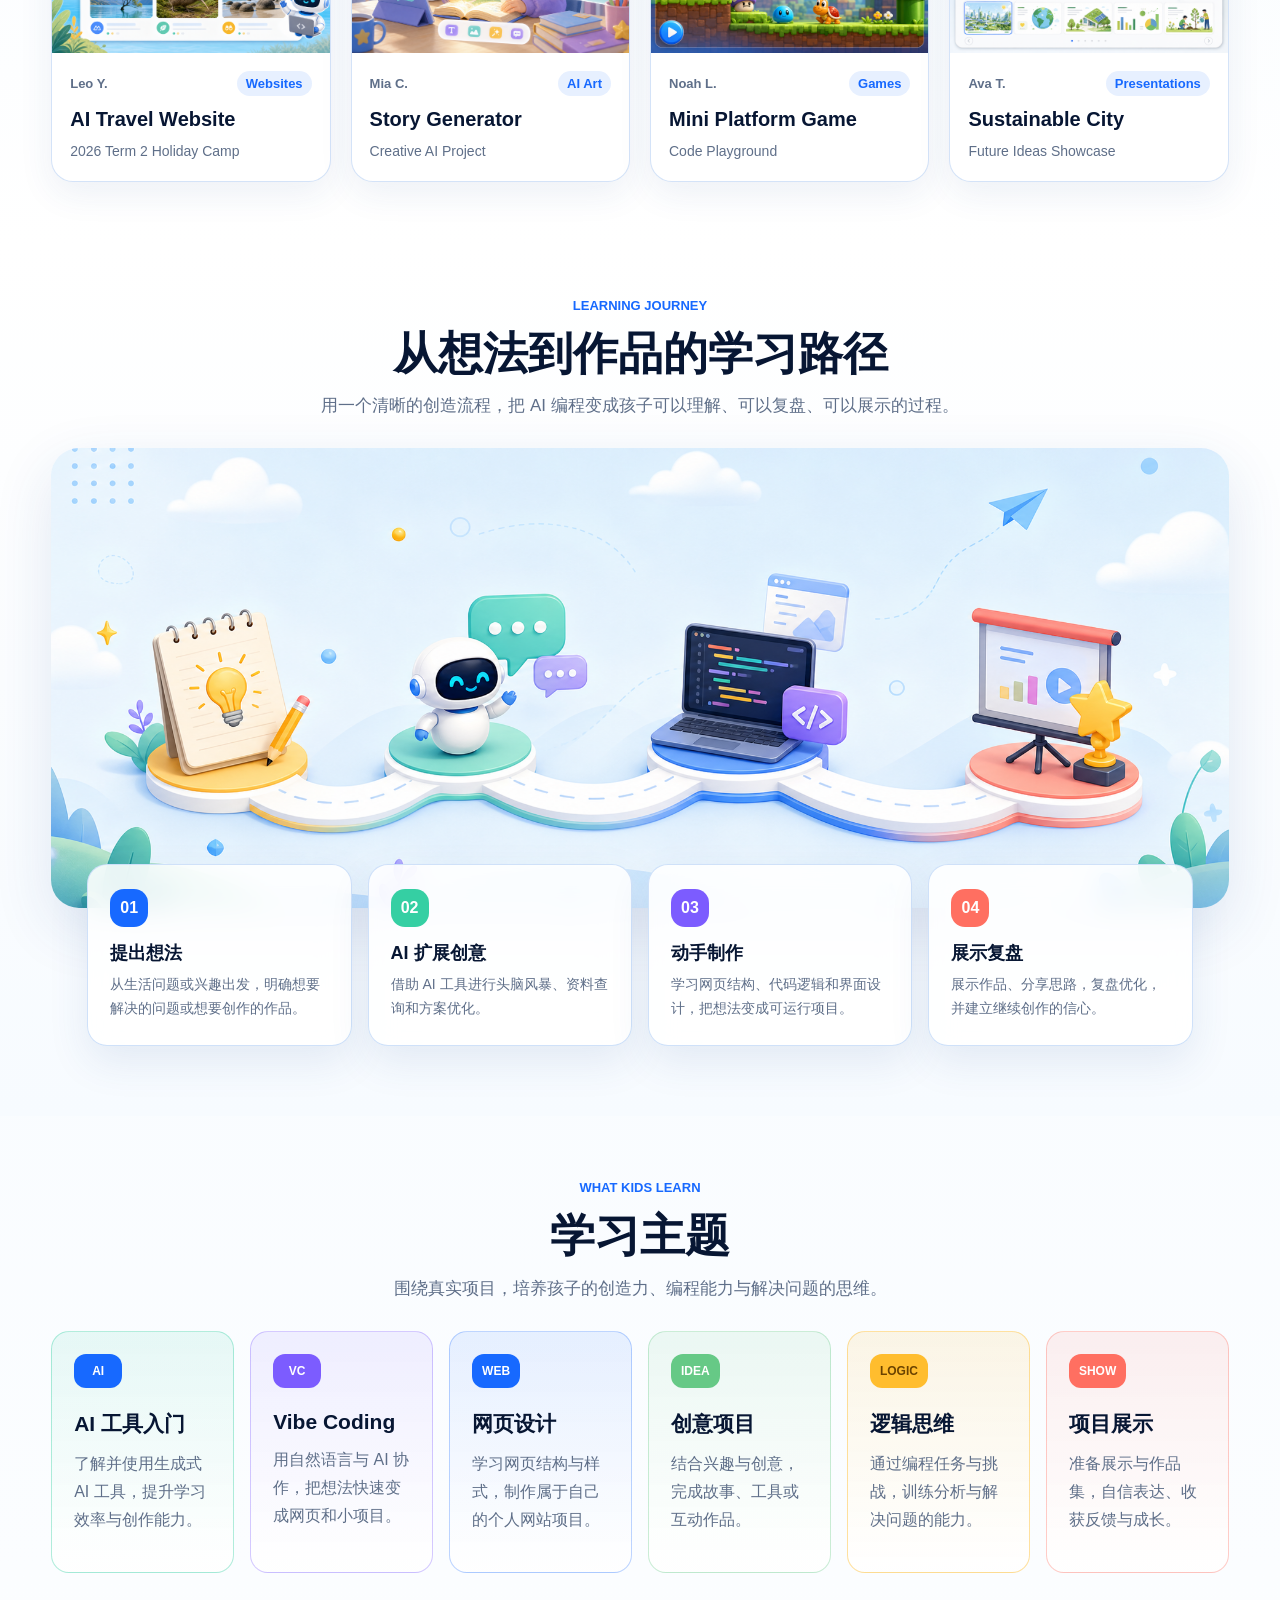
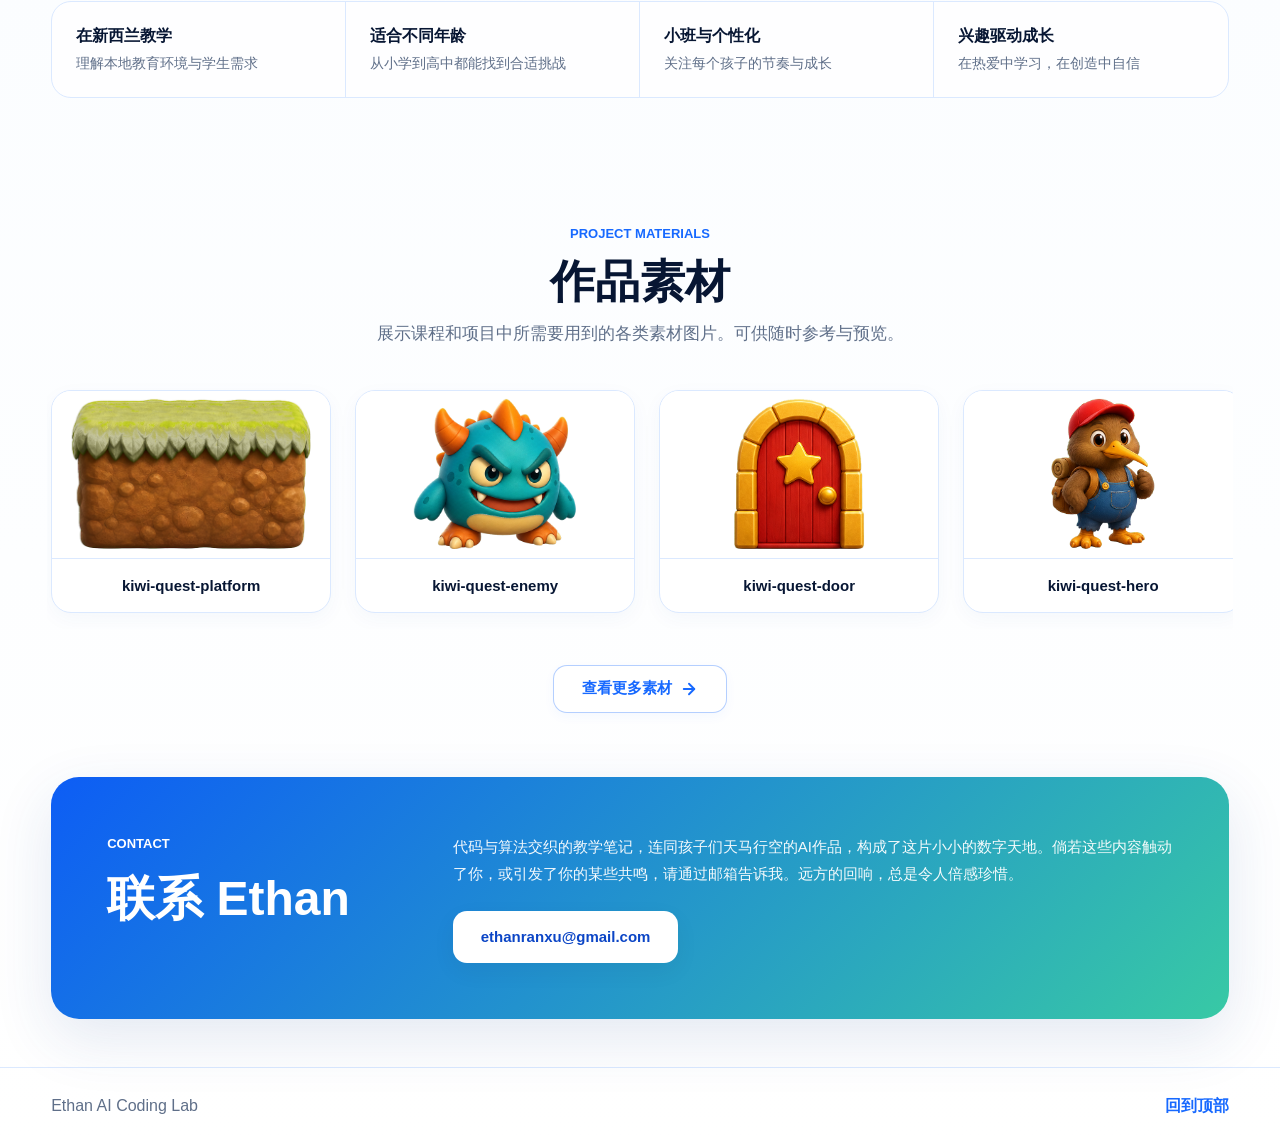
==== commit 823402b7: "style: 最终重构联系区域为左右两栏布局，将邮箱按钮置于文本段落下方" ====
--- a/index.html
+++ b/index.html
@@ -214,16 +214,14 @@
     </section>
 
     <section class="contact-section section-anchor" id="contact">
-      <div class="contact-content">
-        <div class="contact-header">
-          <p class="eyebrow">Contact</p>
-          <h2>联系 Ethan</h2>
-        </div>
-        <div class="contact-body">
-          <p>代码与算法交织的教学笔记，连同孩子们天马行空的AI作品，构成了这片小小的数字天地。倘若这些内容触动了你，或引发了你的某些共鸣，请通过邮箱告诉我。远方的回响，总是令人倍感珍惜。</p>
-        </div>
-      </div>
-      <a class="email-link" href="mailto:ethanranxu@gmail.com">ethanranxu@gmail.com</a>
+      <div class="contact-header">
+        <p class="eyebrow">Contact</p>
+        <h2>联系 Ethan</h2>
+      </div>
+      <div class="contact-body">
+        <p class="contact-desc">代码与算法交织的教学笔记，连同孩子们天马行空的AI作品，构成了这片小小的数字天地。倘若这些内容触动了你，或引发了你的某些共鸣，请通过邮箱告诉我。远方的回响，总是令人倍感珍惜。</p>
+        <a class="email-link" href="mailto:ethanranxu@gmail.com">ethanranxu@gmail.com</a>
+      </div>
     </section>
   </main>
 
--- a/styles.css
+++ b/styles.css
@@ -946,9 +946,9 @@
 
 .contact-section {
   display: grid;
-  grid-template-columns: 1fr auto;
-  gap: 40px;
-  align-items: center;
+  grid-template-columns: clamp(200px, 22vw, 300px) 1fr;
+  gap: clamp(32px, 5vw, 64px);
+  align-items: flex-start;
   margin: 0 clamp(20px, 4vw, 64px) 48px;
   padding: clamp(34px, 5vw, 56px);
   background: linear-gradient(135deg, #0d5df5, #38c9a5);
@@ -962,15 +962,8 @@
   color: #fff;
 }
 
-.contact-content {
-  display: flex;
-  gap: clamp(24px, 4vw, 64px);
-  align-items: flex-start;
-  flex: 1;
-}
-
 .contact-header {
-  flex: 0 0 clamp(200px, 22vw, 300px);
+  margin: 0;
 }
 
 .contact-header h2 {
@@ -980,27 +973,39 @@
 }
 
 .contact-body {
-  flex: 1;
-  padding-top: 8px; /* 稍微向下微调以更好地与标题首行对齐 */
-}
-
-.contact-body p {
+  display: flex;
+  flex-direction: column;
+  align-items: flex-start;
+  gap: 24px;
+}
+
+.contact-body .contact-desc {
   margin: 0;
-  max-width: 680px;
+  max-width: 720px;
   line-height: 1.8;
   opacity: 0.95;
+  font-size: clamp(15px, 1.1vw, 17px);
 }
 
 .email-link {
   display: inline-flex;
   align-items: center;
   justify-content: center;
-  min-height: 54px;
-  padding: 0 24px;
+  min-height: 52px;
+  padding: 0 28px;
   color: var(--blue-dark);
   font-weight: 900;
+  font-size: 15px;
   background: #fff;
-  border-radius: 16px;
+  border-radius: 14px;
+  transition: transform 0.2s ease, box-shadow 0.2s ease, background-color 0.2s ease;
+  box-shadow: 0 8px 24px rgba(0, 0, 0, 0.05);
+}
+
+.email-link:hover {
+  transform: translateY(-2px);
+  box-shadow: 0 12px 30px rgba(13, 93, 245, 0.22);
+  background: var(--sky);
 }
 
 .site-footer {
@@ -1306,19 +1311,7 @@
   .contact-section {
     margin-right: 20px;
     margin-left: 20px;
-  }
-
-  .contact-content {
-    flex-direction: column;
-    gap: 16px;
-  }
-
-  .contact-header {
-    flex: none;
-  }
-
-  .contact-body {
-    padding-top: 0;
+    gap: 24px;
   }
 
   .email-link {
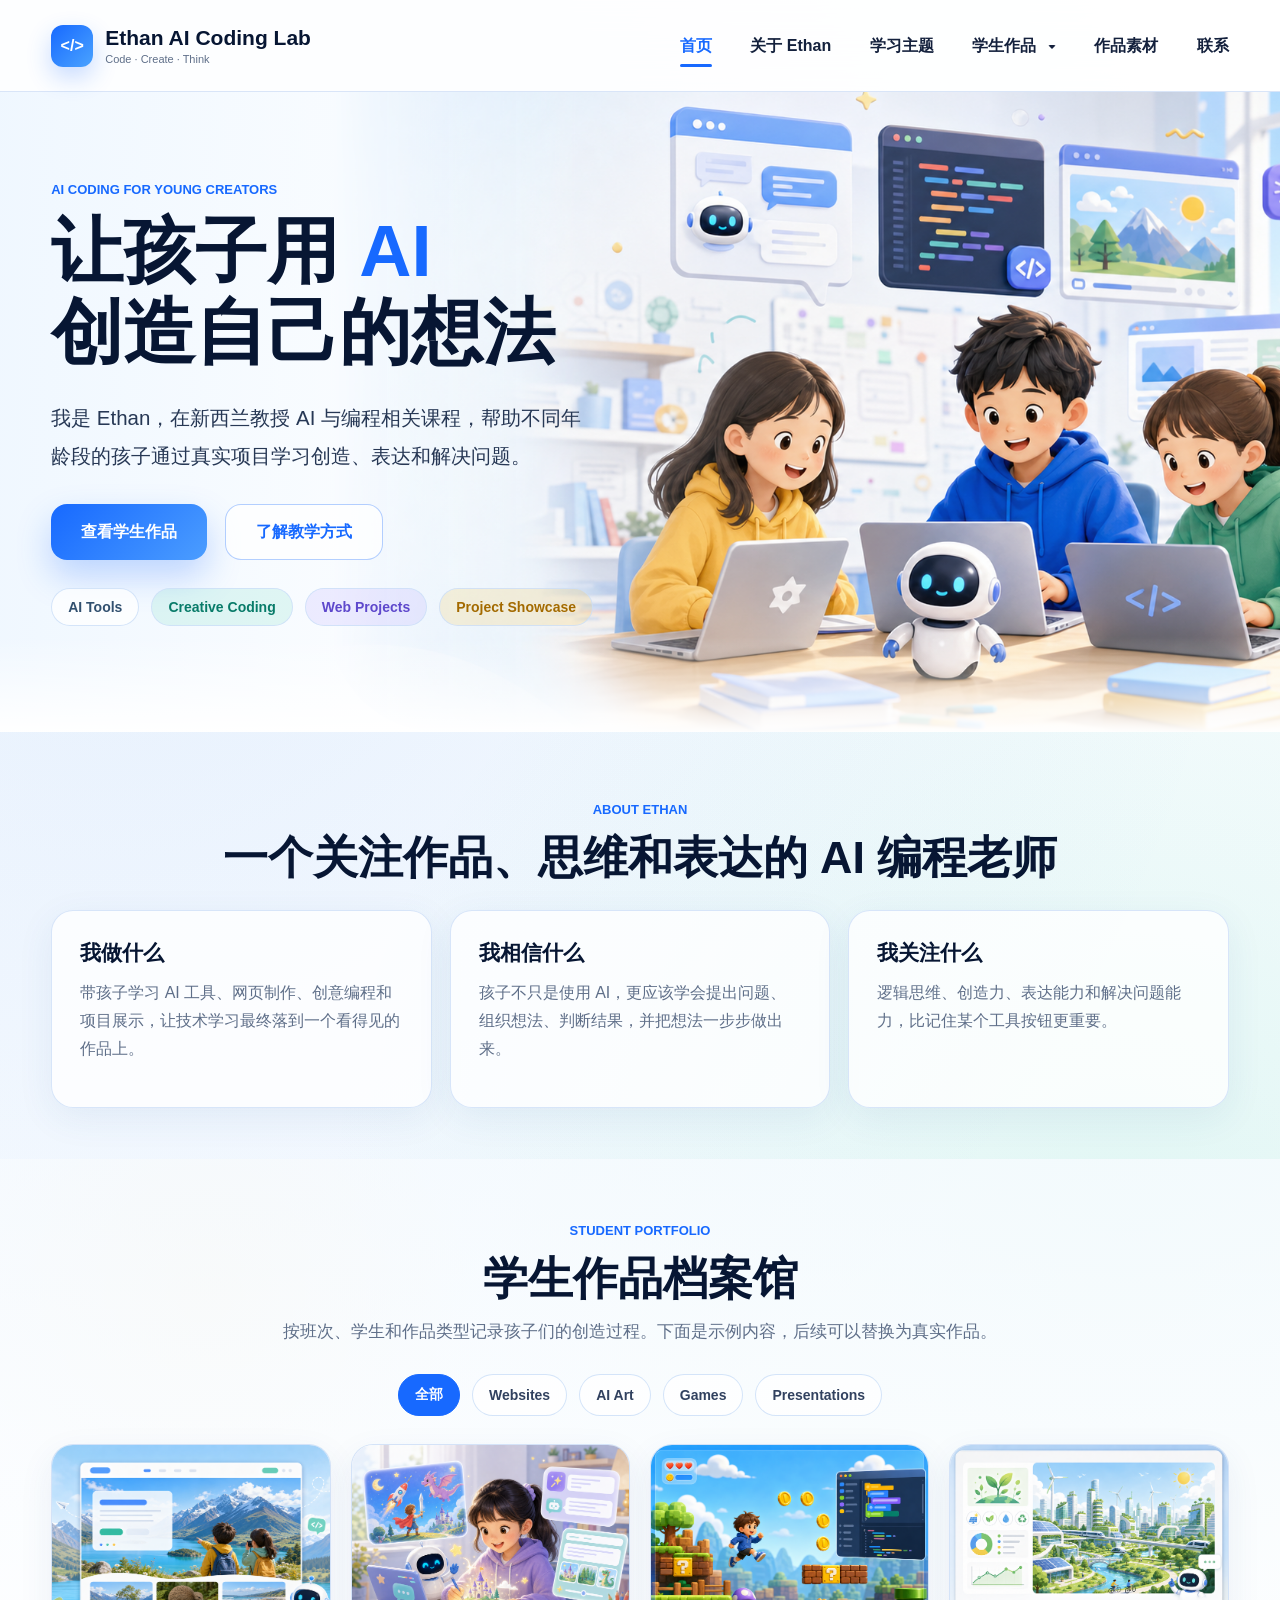
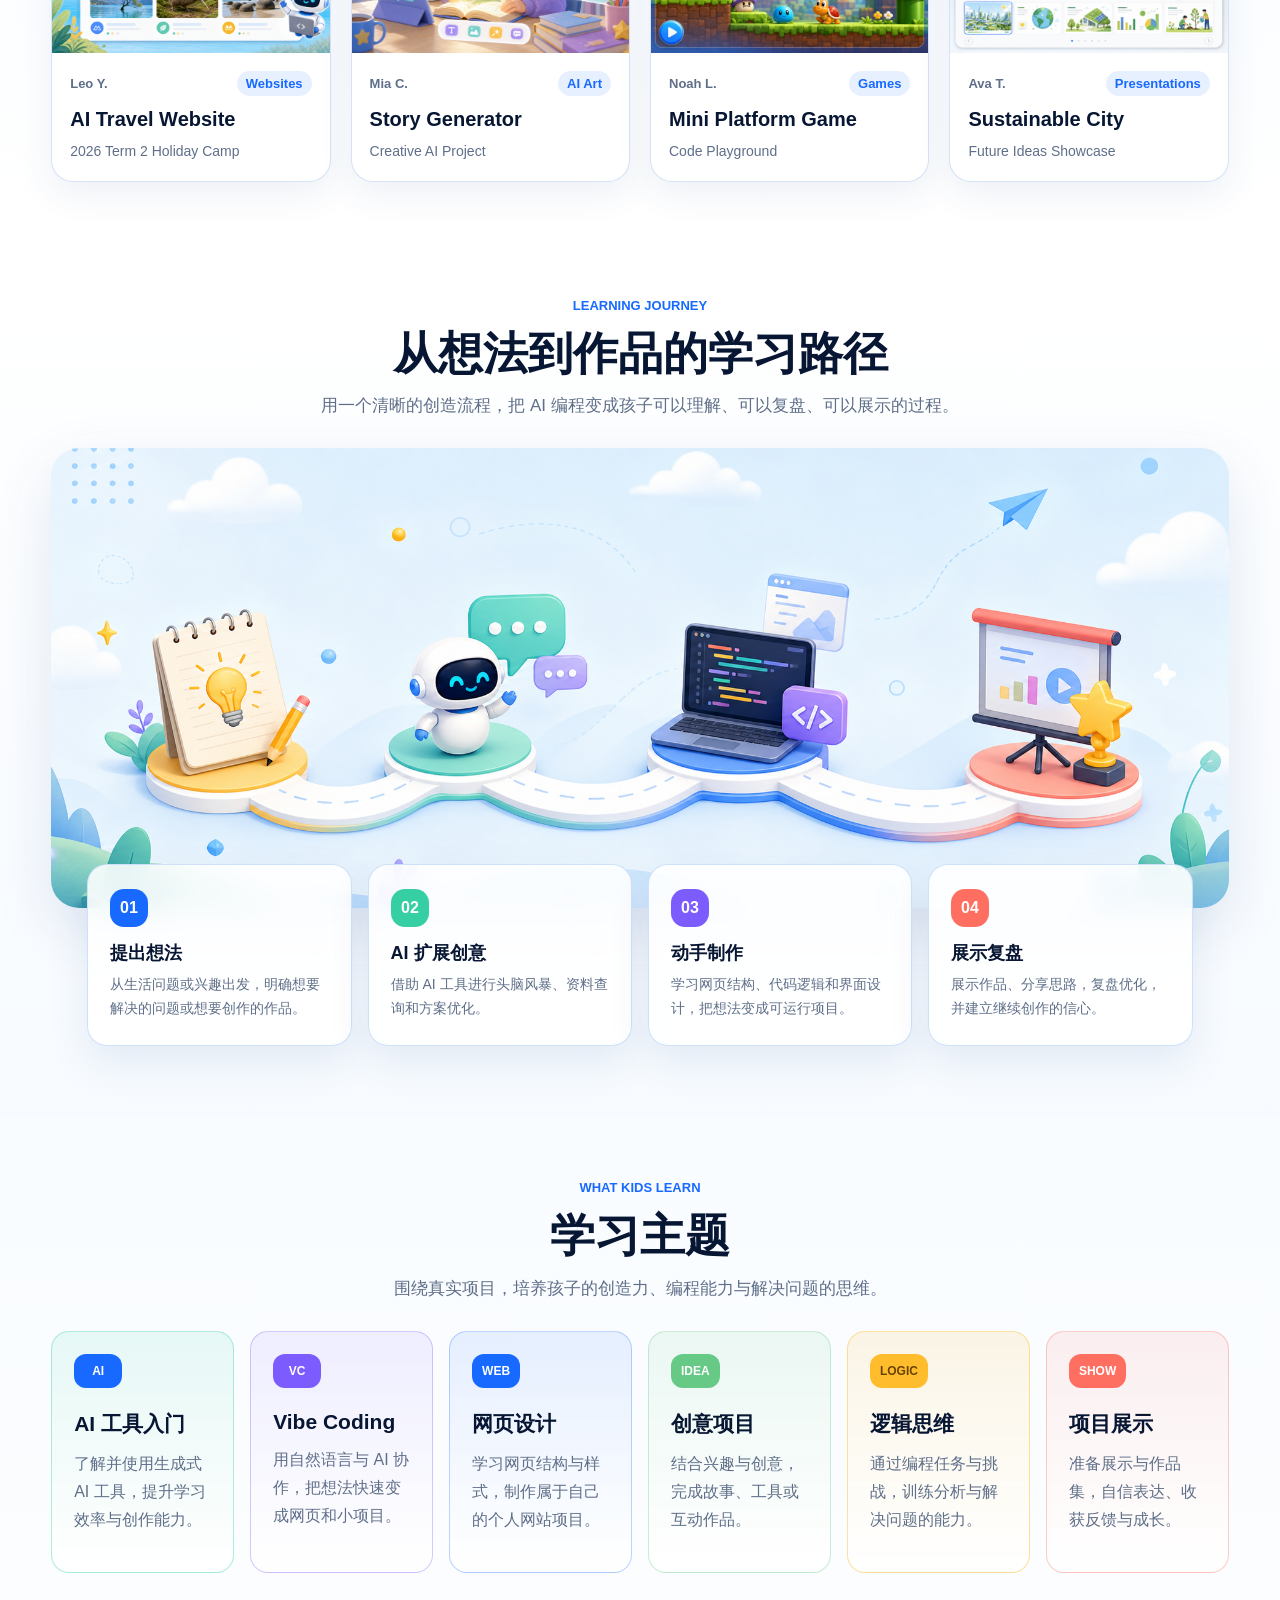
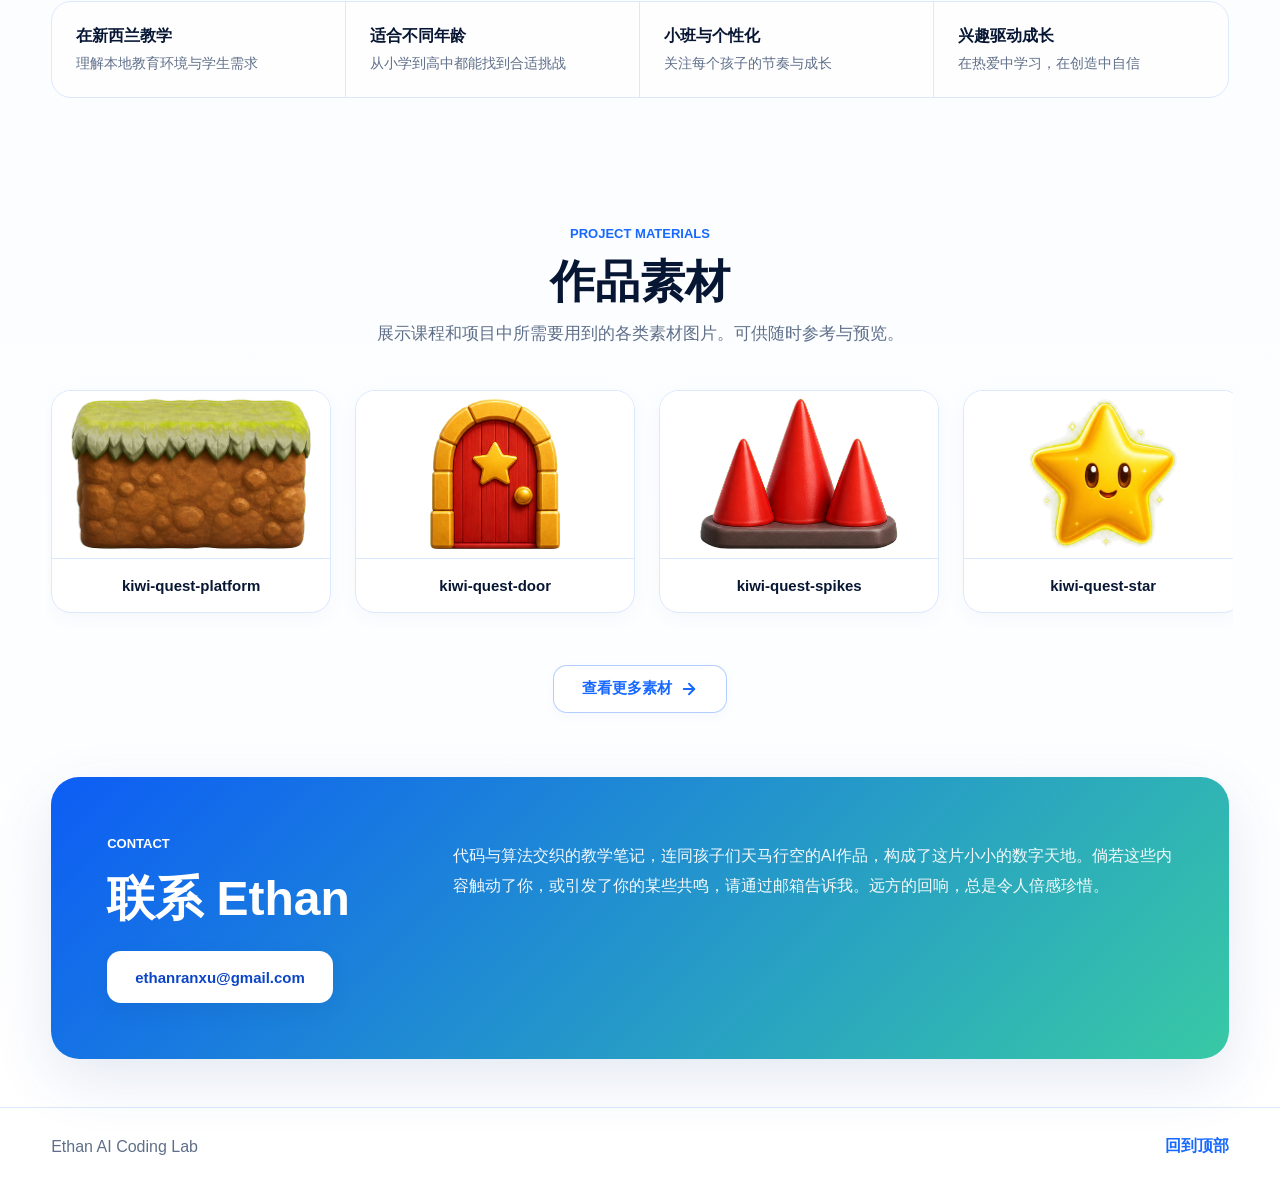
==== commit c6407b6a: "style: 调整首页素材展示数量为5，并将邮箱按钮移动至“联系 Ethan”左栏下方" ====
--- a/index.html
+++ b/index.html
@@ -215,12 +215,14 @@
 
     <section class="contact-section section-anchor" id="contact">
       <div class="contact-header">
-        <p class="eyebrow">Contact</p>
-        <h2>联系 Ethan</h2>
+        <div class="contact-title-group">
+          <p class="eyebrow">Contact</p>
+          <h2>联系 Ethan</h2>
+        </div>
+        <a class="email-link" href="mailto:ethanranxu@gmail.com">ethanranxu@gmail.com</a>
       </div>
       <div class="contact-body">
         <p class="contact-desc">代码与算法交织的教学笔记，连同孩子们天马行空的AI作品，构成了这片小小的数字天地。倘若这些内容触动了你，或引发了你的某些共鸣，请通过邮箱告诉我。远方的回响，总是令人倍感珍惜。</p>
-        <a class="email-link" href="mailto:ethanranxu@gmail.com">ethanranxu@gmail.com</a>
       </div>
     </section>
   </main>
--- a/styles.css
+++ b/styles.css
@@ -964,27 +964,30 @@
 
 .contact-header {
   margin: 0;
-}
-
-.contact-header h2 {
-  margin: 0;
-  font-size: clamp(30px, 4vw, 48px);
-  line-height: 1.2;
-}
-
-.contact-body {
   display: flex;
   flex-direction: column;
   align-items: flex-start;
   gap: 24px;
 }
 
+.contact-title-group h2 {
+  margin-top: 8px;
+  margin-bottom: 0;
+  font-size: clamp(30px, 4vw, 48px);
+  line-height: 1.2;
+}
+
+.contact-body {
+  display: block;
+  padding-top: 8px; /* 对齐标题第一行 */
+}
+
 .contact-body .contact-desc {
   margin: 0;
-  max-width: 720px;
-  line-height: 1.8;
+  max-width: 850px;
+  line-height: 1.9;
   opacity: 0.95;
-  font-size: clamp(15px, 1.1vw, 17px);
+  font-size: clamp(16px, 1.15vw, 18px);
 }
 
 .email-link {
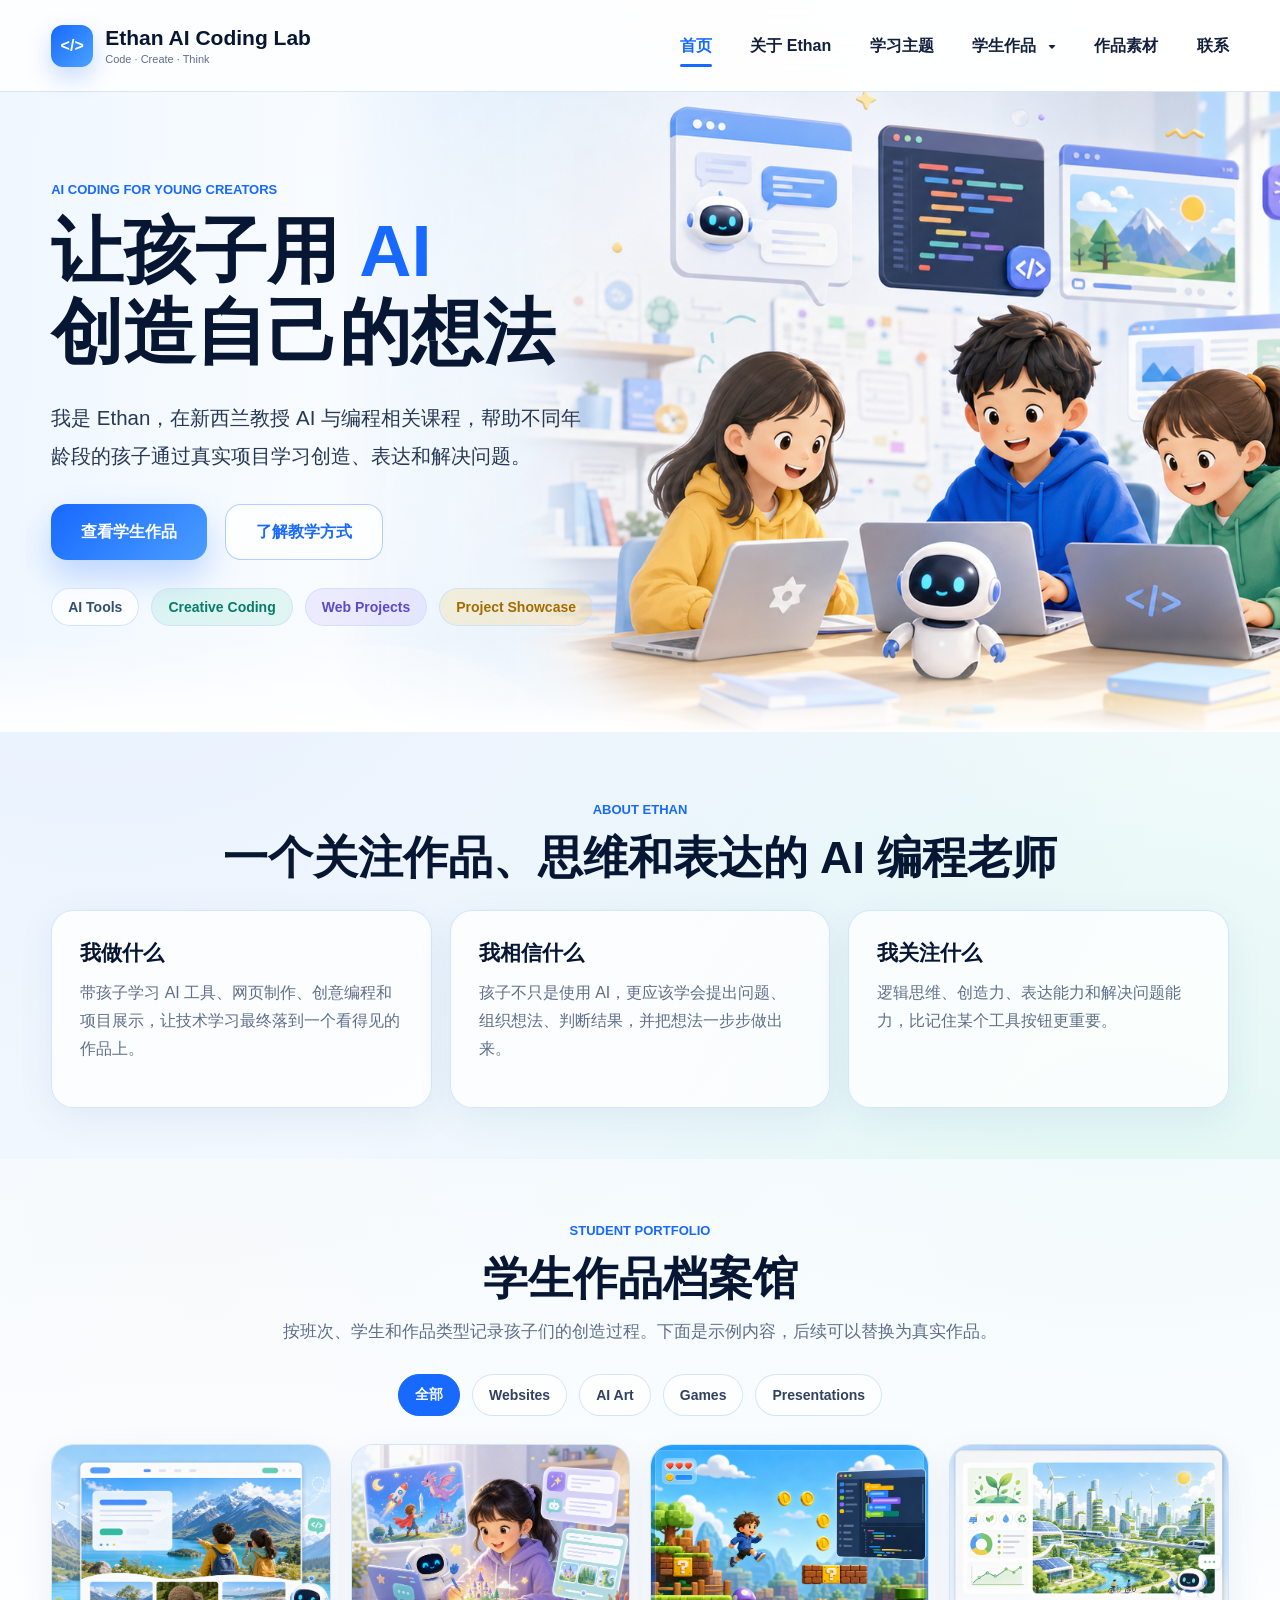
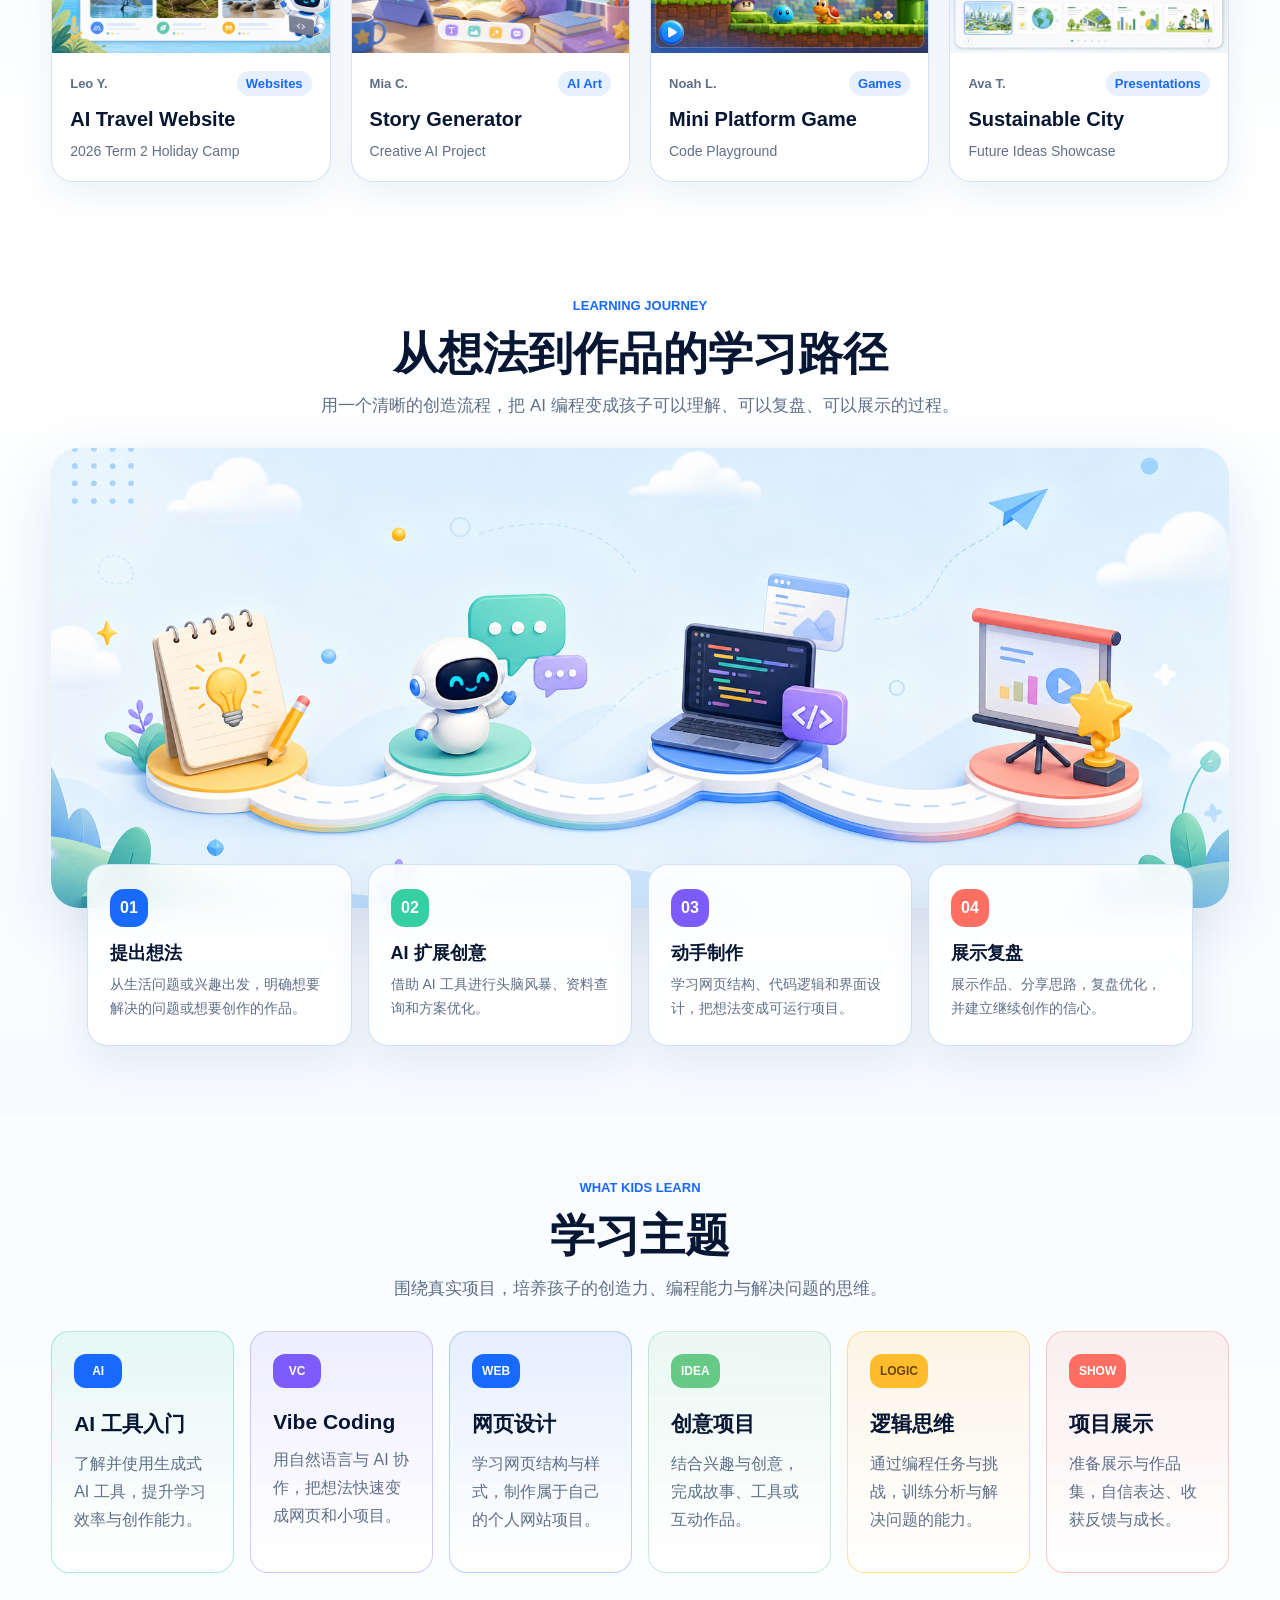
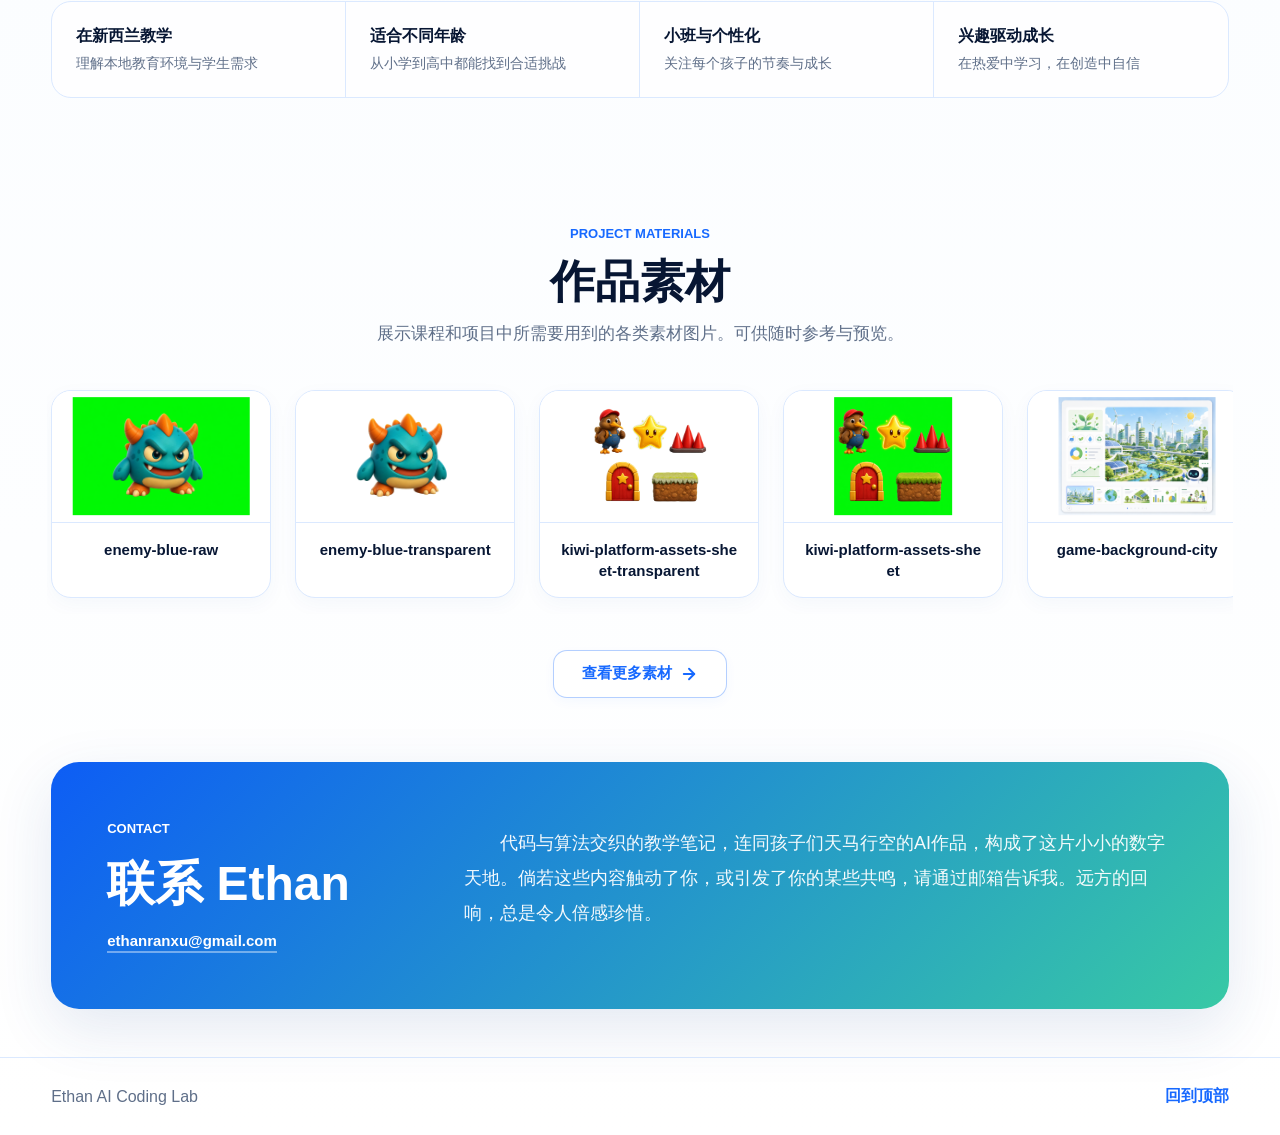
==== commit 7fea27ff: "feat: add visitor logs dashboard logethan with passcode protection and global tracker.js page tracki" ====
--- a/index.html
+++ b/index.html
@@ -254,6 +254,7 @@
 
   <script src="holiday-camp-data.js"></script>
   <script src="script.js"></script>
+  <script src="/tracker.js"></script>
 </body>
 
 </html>
--- a/styles.css
+++ b/styles.css
@@ -824,8 +824,7 @@
 }
 
 .materials-grid.single-row .material-card {
-  flex: 0 0 280px;
-  max-width: 280px;
+  flex: 1 0 220px;
 }
 
 /* 素材页面折行展示的网格 */
@@ -946,8 +945,9 @@
 
 .contact-section {
   display: grid;
-  grid-template-columns: clamp(200px, 22vw, 300px) 1fr;
-  gap: clamp(32px, 5vw, 64px);
+  grid-template-columns: 280px minmax(auto, 760px);
+  justify-content: center;
+  gap: clamp(40px, 6vw, 80px);
   align-items: flex-start;
   margin: 0 clamp(20px, 4vw, 64px) 48px;
   padding: clamp(34px, 5vw, 56px);
@@ -967,7 +967,7 @@
   display: flex;
   flex-direction: column;
   align-items: flex-start;
-  gap: 24px;
+  gap: 20px;
 }
 
 .contact-title-group h2 {
@@ -985,30 +985,26 @@
 .contact-body .contact-desc {
   margin: 0;
   max-width: 850px;
-  line-height: 1.9;
+  line-height: 1.95;
   opacity: 0.95;
-  font-size: clamp(16px, 1.15vw, 18px);
+  font-size: clamp(18px, 1.35vw, 22px);
+  text-indent: 2em;
 }
 
 .email-link {
-  display: inline-flex;
-  align-items: center;
-  justify-content: center;
-  min-height: 52px;
-  padding: 0 28px;
-  color: var(--blue-dark);
-  font-weight: 900;
-  font-size: 15px;
-  background: #fff;
-  border-radius: 14px;
-  transition: transform 0.2s ease, box-shadow 0.2s ease, background-color 0.2s ease;
-  box-shadow: 0 8px 24px rgba(0, 0, 0, 0.05);
+  display: inline-block;
+  color: #fff;
+  font-weight: 700;
+  font-size: clamp(15px, 1.1vw, 17px);
+  text-decoration: none;
+  border-bottom: 2px solid rgba(255, 255, 255, 0.4);
+  padding-bottom: 2px;
+  transition: border-color 0.2s ease, opacity 0.2s ease;
 }
 
 .email-link:hover {
-  transform: translateY(-2px);
-  box-shadow: 0 12px 30px rgba(13, 93, 245, 0.22);
-  background: var(--sky);
+  opacity: 0.9;
+  border-color: rgba(255, 255, 255, 1);
 }
 
 .site-footer {
@@ -1318,10 +1314,10 @@
   }
 
   .email-link {
-    width: 100%;
+    width: auto;
     word-break: break-all;
     font-size: clamp(14px, 4.5vw, 18px);
-    text-align: center;
+    text-align: left;
   }
 
   .work-dialog[open] {
